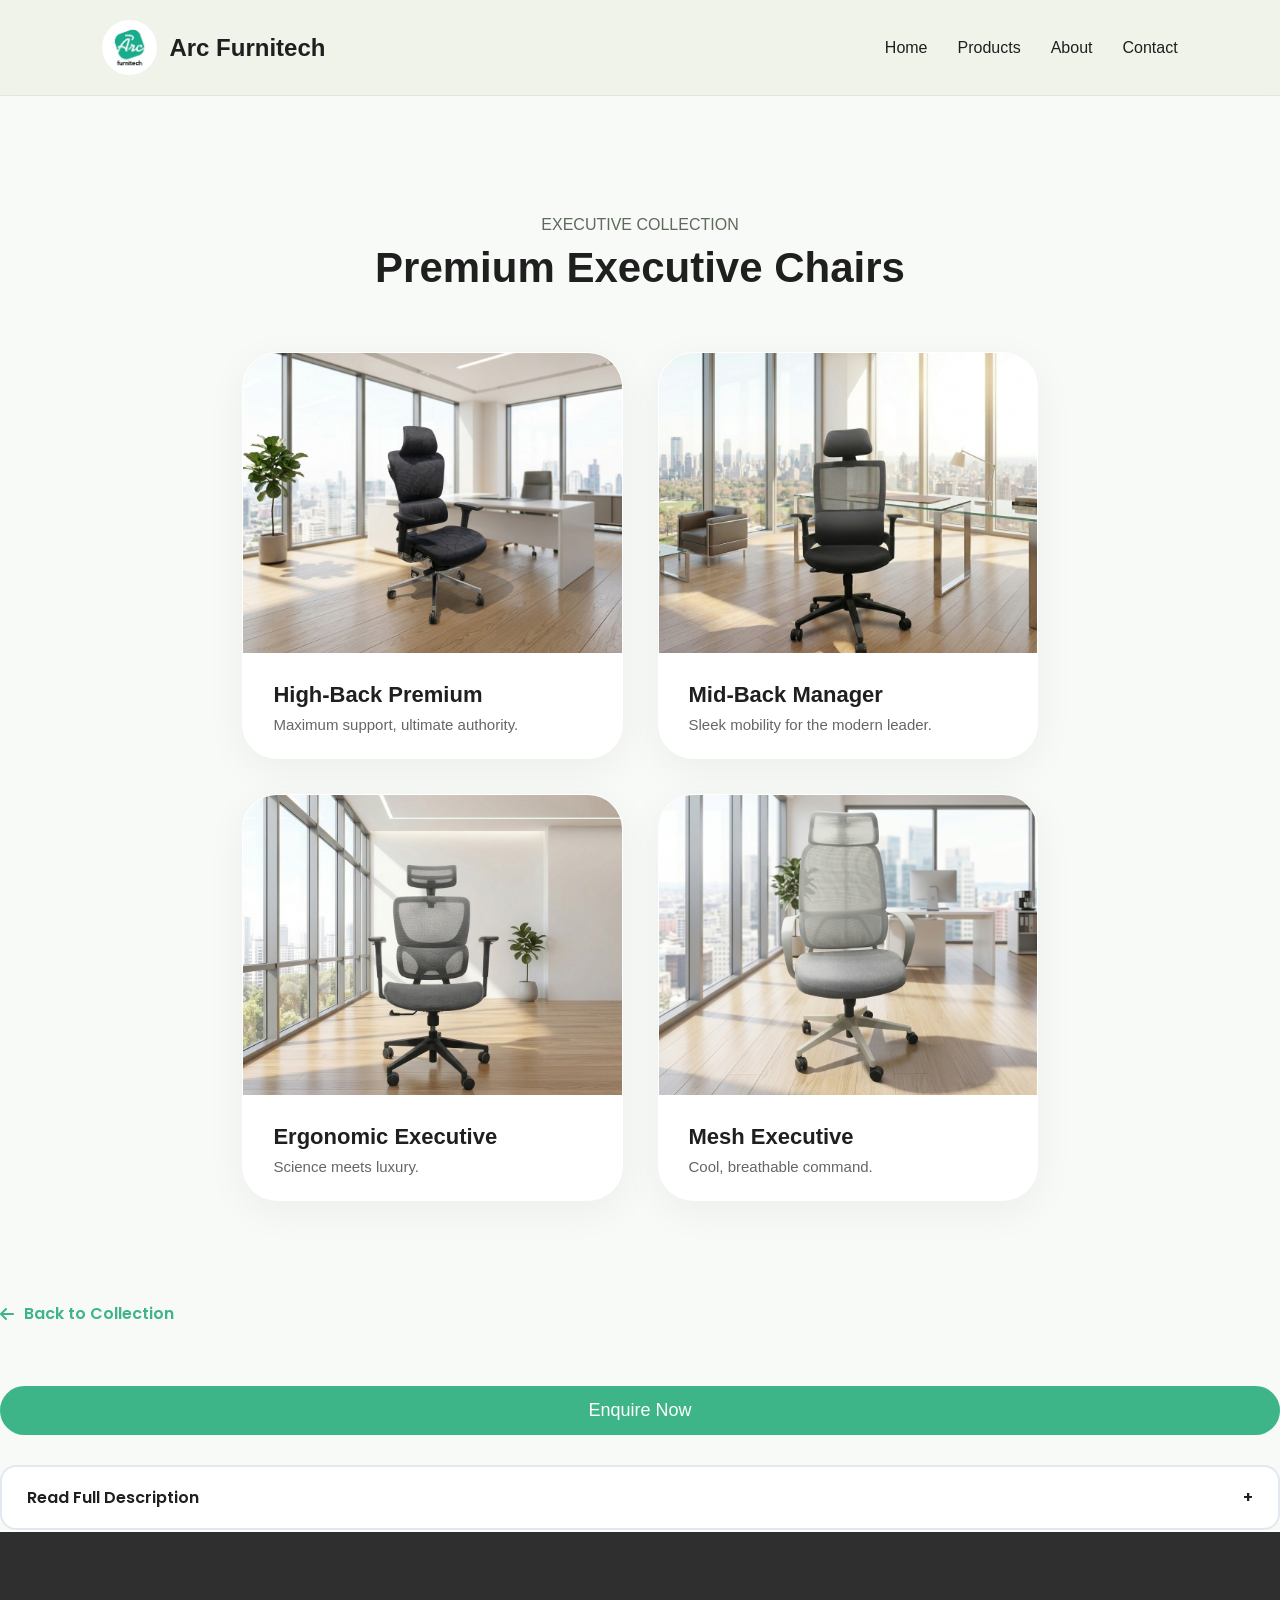
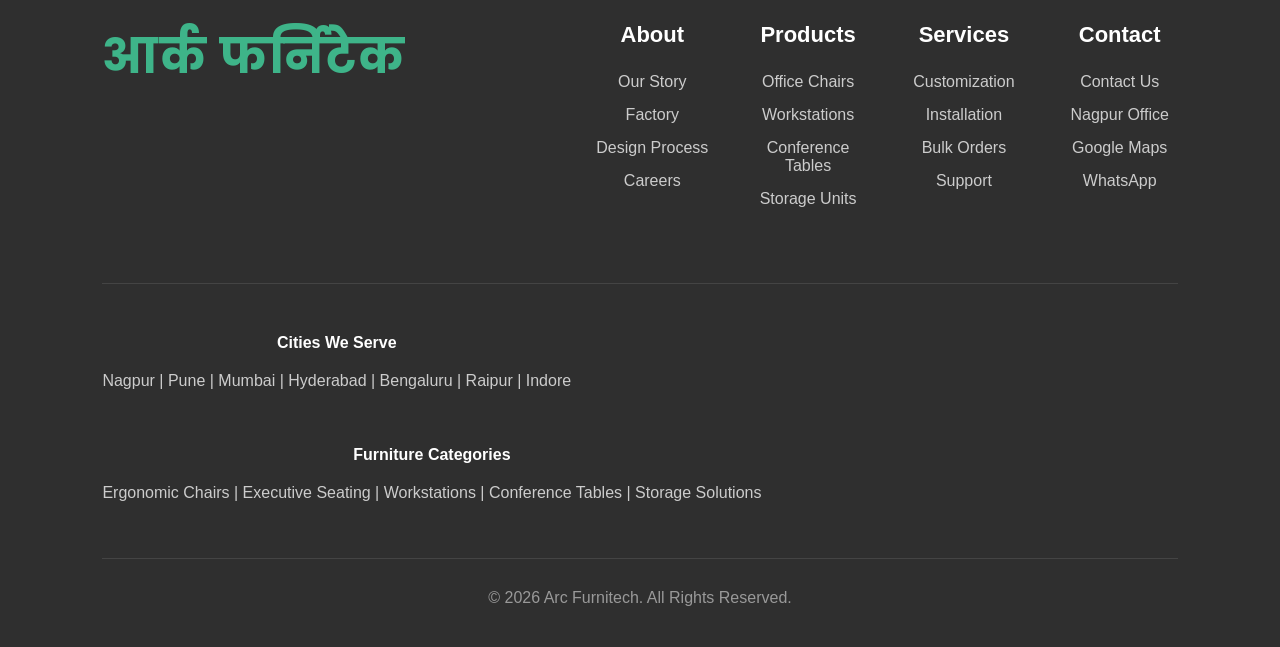
==== ExecutiveChair.html @ 64f6b0cf "Initial commit" ====
<!DOCTYPE html>
<html lang="en">
<head>
    <meta charset="UTF-8">
    <meta name="viewport" content="width=device-width, initial-scale=1.0">
    <title>Executive Chairs | Arc Furnitech</title>
    <link rel="stylesheet" href="css/style.css">
    <link href="https://fonts.googleapis.com/css2?family=Poppins:wght@300;400;500;600;700&display=swap" rel="stylesheet">
    <link rel="stylesheet" href="https://cdnjs.cloudflare.com/ajax/libs/font-awesome/6.5.1/css/all.min.css">
</head>
<body>

    <!-- NAVBAR -->
    <nav class="navbar">
        <div class="logo">
            <img src="images/arclogo.webp" alt="Logo">
            <h2>Arc Furnitech</h2>
        </div>
        <ul class="nav-links">
            <li><a href="index.html">Home</a></li>
            <li><a href="product.html">Products</a></li>
            <li><a href="about.html">About</a></li>
            <li><a href="contact.html">Contact</a></li>
        </ul>
    </nav>

    <!-- EXECUTIVE CHAIR DYNAMIC CONTENT -->
    <section class="executive-page-wrapper">
        
        <!-- VIEW 1: CATEGORIES GRID (Visible First) -->
        <div id="executive-grid-view" class="exec-view" style="display: block;">
            <div class="section-title" style="padding-top: 120px;">
                <p>EXECUTIVE COLLECTION</p>
                <h2>Premium Executive Chairs</h2>
            </div>
            <div class="exec-grid" id="chair-grid">
                <!-- Populated by JavaScript -->
            </div>
        </div>

                <!-- VIEW 2: DETAIL PAGE (Hidden Initially) -->
        <div id="executive-detail-view" class="exec-view" style="display: none;">
            <div class="exec-detail-container">
                
                <!-- UPDATED IMAGE GALLERY AREA -->
                <div class="exec-detail-image">
                    <div class="exec-main-media" id="detail-main-media">
                        <!-- Main Image or Video will be injected here by JavaScript -->
                    </div>
                    <div class="exec-thumbnails-row" id="detail-thumbnails">
                        <!-- Thumbnails will be injected here by JavaScript -->
                    </div>
                </div>

                <div class="exec-detail-info">
                    <!-- Back Button -->
                    <button class="btn-back" onclick="showExecView('grid')">
                        <i class="fas fa-arrow-left"></i> Back to Collection
                    </button>

                    <h1 id="detail-name" class="exec-detail-name"></h1>
                    <p id="detail-price" class="exec-detail-price"></p>
                    
                    <a href="contact.html" class="enquire-btn" style="display: block; text-align: center; margin-bottom: 30px;">Enquire Now</a>
                    
                    <!-- Interactive Description Button -->
                    <button class="btn-description" onclick="toggleDescription()">
                        <span>Read Full Description</span>
                        <span id="desc-icon">+</span>
                    </button>
                    <div id="detail-description" class="description-content"></div>
                </div>
            </div>
        </div>
                <div class="exec-detail-info">
                    <!-- Back Button -->
                    <button class="btn-back" onclick="showExecView('grid')">
                        <i class="fas fa-arrow-left"></i> Back to Collection
                    </button>

                    <h1 id="detail-name" class="exec-detail-name"></h1>
                    <p id="detail-price" class="exec-detail-price"></p>
                    
                    <a href="contact.html" class="enquire-btn" style="display: block; text-align: center; margin-bottom: 30px;">Enquire Now</a>
                    
                    <!-- Interactive Description Button -->
                    <button class="btn-description" onclick="toggleDescription()">
                        <span>Read Full Description</span>
                        <span id="desc-icon">+</span>
                    </button>
                    <div id="detail-description" class="description-content"></div>
                </div>
            </div>
        </div>

    </section>

    <!-- PREMIUM FOOTER -->
    <footer class="premium-footer">
        <div class="footer-top">
            <div class="footer-brand">
                <div class="brand-slider">
                    <div class="brand-track" id="brandTrack">
                        <span>Arc Furnitech</span>
                        <span>आर्क फर्निटेक</span>
                        <span>ஆர்க் ஃபர்னிடெக்</span>
                        <span>ఆర్క్ ఫర్నిటెక్</span>
                        <span>આર્ક ફર્નિટેક</span>
                    </div>
                </div>
                <p class="footer-brand-text">Premium office furniture crafted for modern workspaces and productivity.</p>
                <div class="footer-socials">
                    <a href="#"><i class="fab fa-instagram"></i></a>
                    <a href="#"><i class="fab fa-facebook-f"></i></a>
                    <a href="#"><i class="fab fa-linkedin-in"></i></a>
                    <a href="#"><i class="fab fa-youtube"></i></a>
                </div>
            </div>
            <div class="footer-links">
                <div class="footer-column"><h3>About</h3><a href="about.html">Our Story</a><a href="#">Factory</a><a href="#">Design Process</a><a href="#">Careers</a></div>
                <div class="footer-column"><h3>Products</h3><a href="product.html">Office Chairs</a><a href="#">Workstations</a><a href="#">Conference Tables</a><a href="#">Storage Units</a></div>
                <div class="footer-column"><h3>Services</h3><a href="#">Customization</a><a href="#">Installation</a><a href="#">Bulk Orders</a><a href="#">Support</a></div>
                <div class="footer-column"><h3>Contact</h3><a href="contact.html">Contact Us</a><a href="#">Nagpur Office</a><a href="#">Google Maps</a><a href="#">WhatsApp</a></div>
            </div>
        </div>
        <div class="footer-bottom">
            <div class="footer-cities"><h4>Cities We Serve</h4><p>Nagpur | Pune | Mumbai | Hyderabad | Bengaluru | Raipur | Indore</p></div>
            <div class="footer-categories"><h4>Furniture Categories</h4><p>Ergonomic Chairs | Executive Seating | Workstations | Conference Tables | Storage Solutions</p></div>
        </div>
        <div class="footer-copy"><p>© 2026 Arc Furnitech. All Rights Reserved.</p></div>
    </footer>

    <script src="js/script.js"></script>
</body>
</html>
---- css/style.css ----
* {
    margin: 0;
    padding: 0;
    box-sizing: border-box;
}
/* Main Theme Color */
:root {

    --primary: #3EB489;

    --dark: #1f1f1f;

    --light: #f4fbf7;

}

body {
    font-family: 'Poppins', sans-serif;
    background: #f4fbf7;
    color: #1f1f1f;
}

/* NAVBAR */

.navbar {
    width: 100%;
    padding: 20px 8%;
    display: flex;
    justify-content: space-between;
    align-items: center;
}

.logo {
    display: flex;
    align-items: center;
    gap: 12px;
}

.logo img {
    width: 55px;
    height: 55px;
    border-radius: 50%;
}

.logo h2 {
    font-size: 24px;
}

.nav-links {
    display: flex;
    list-style: none;
    gap: 30px;
}

.nav-links a {
    text-decoration: none;
    color: #1f1f1f;
    font-weight: 500;
}

/* HERO */

.hero {
    min-height: 90vh;
    display: flex;
    align-items: center;
    justify-content: space-between;
    padding: 40px 8%;
}

.hero-left {
    width: 50%;
}

.small-text {
    color: #5e6a5c;
    font-weight: 500;
    margin-bottom: 15px;
}

.hero-left h1 {
    font-size: 65px;
    line-height: 1.1;
    margin-bottom: 20px;
}

.hero-description {
    color: #555;
    line-height: 1.8;
    margin-bottom: 30px;
    max-width: 500px;
}

.hero-buttons {
    display: flex;
    gap: 15px;
}

.btn-dark {
    background: #1f1f1f;
    color: white;
    padding: 14px 28px;
    border-radius: 40px;
    text-decoration: none;
    transition: 0.3s;
}

.btn-dark:hover {
    background: #333;
}

.btn-light {
    border: 1px solid #1f1f1f;
    color: #1f1f1f;
    padding: 14px 28px;
    border-radius: 40px;
    text-decoration: none;
}

/* PRODUCTS */



.section-title {
    text-align: center;
    margin-bottom: 60px;
}

.section-title p {
    color: #5e6a5c;
    margin-bottom: 10px;
}

.section-title h2 {
    font-size: 42px;
}

.product-grid {
    display: grid;
    grid-template-columns: repeat(3, 1fr);
    gap: 40px;
    max-width: 1400px;
    margin: 0 auto;
    padding: 50px 20px;
}


/*
.product-card:hover {
    transform: translateY(-10px);
}*/

.product-card img {
   width: 100%;
    height: 280px;
    object-fit: cover;
    border-radius: 15px;
}

.product-card h3 {
    margin-top: 20px;
    margin-bottom: 10px;
}

.product-card p {
    color: #666;
}

/* ABOUT */

.about {
    padding: 100px 8%;
}

.about-box {
    background: white;
    padding: 70px;
    border-radius: 30px;
    text-align: center;
}

.about-box h2 {
    font-size: 42px;
    margin-bottom: 20px;
}

.about-box p {
    max-width: 700px;
    margin: auto;
    color: #666;
    line-height: 1.8;
}

/* ====================================
   PREMIUM CONTACT SECTION
==================================== */

.contact {
    padding: 120px 8%;
}

.contact-box {
    background:
        linear-gradient(
            135deg,
            #1f1f1f,
            #2a2a2a
        );

    color: white;

    padding: 90px 60px;

    border-radius: 40px;

    text-align: center;

    position: relative;

    overflow: hidden;
}

/* SMALL TEXT */

.contact-small {
    color: #bfc7ae;
    letter-spacing: 2px;
    margin-bottom: 15px;
}

/* TITLE */

.contact-box h2 {
    font-size: 52px;
    margin-bottom: 20px;
}

/* DESCRIPTION */

.contact-text {
    max-width: 700px;
    margin: auto;
    line-height: 1.8;
    color: #d5d5d5;
    margin-bottom: 50px;
}

/* BUTTON AREA */

.contact-buttons {
    display: flex;
    flex-wrap: wrap;
    justify-content: center;
    gap: 20px;
}

/* BUTTON */

.contact-btn {
    padding: 16px 28px;
    border-radius: 50px;

    text-decoration: none;

    color: white;

    font-weight: 500;

    display: flex;
    align-items: center;
    gap: 12px;

    transition: 0.35s ease;

    backdrop-filter: blur(10px);

    border: 1px solid rgba(255,255,255,0.08);
}

/* ICON */

.contact-btn i {
    font-size: 18px;
}

/* COLORS */

.whatsapp {
    background: #25D366;
}

.call {
    background: #3b82f6;
}

.instagram {
    background: #E1306C;
}

.facebook {
    background: #1877f2;
}

.map {
    background: #5e6a5c;
}

/* HOVER */

.contact-btn:hover {
    transform: translateY(-6px) scale(1.03);

    box-shadow:
        0 15px 35px rgba(0,0,0,0.25);
}

/* MOBILE */

@media(max-width: 768px) {

    .contact-box {
        padding: 70px 30px;
    }

    .contact-box h2 {
        font-size: 38px;
    }

    .contact-buttons {
        flex-direction: column;
    }

    .contact-btn {
        justify-content: center;
    }

} 

.enquiry-section{
    padding: 120px 8%;
}

.enquiry-box{
    max-width: 700px;
    margin: auto;
}

.enquiry-box h2{
    font-size: 42px;
    margin-bottom: 30px;
}

.enquiry-box form{
    display: flex;
    flex-direction: column;
    gap: 20px;
}

.enquiry-box input,
.enquiry-box textarea{
    padding: 18px;
    border: 1px solid #ddd;
    border-radius: 14px;
    font-family: inherit;
    font-size: 16px;
}

.enquiry-box textarea{
    height: 150px;
    resize: none;
}

.enquiry-box button{
    background: #3EB489;
    color: white;
    border: none;
    padding: 18px;
    border-radius: 50px;
    font-size: 18px;
    cursor: pointer;
}

/* FOOTER */

footer {
    padding: 30px;
    text-align: center;
    color: #666;
}

/* MOBILE */

@media(max-width: 992px) {

    .hero {
        flex-direction: column;
        text-align: center;
        gap: 50px;
    }

    .hero-left,
    .hero-right {
        width: 100%;
    }

    .hero-buttons {
        justify-content: center;
    }

    .hero-left h1 {
        font-size: 48px;
    }

    .product-grid {
        grid-template-columns: 1fr;
    }

    .nav-links {
        display: none;
    }

    .chair-bg {
        width: 300px;
        height: 300px;
    }
}


/* SMOOTH SCROLL */



/* HERO TEXT ANIMATION */

.hero-left {
    animation: fadeLeft 1.2s ease;
}




/* PRODUCT CARD ANIMATION */

.product-card {
    transition: all 0.4s ease;
}

.product-card:hover {
    transform: translateY(-12px) scale(1.02);
    box-shadow: 0px 20px 40px rgba(0, 0, 0, 0.08);
}

/* BUTTON HOVER */

.btn-dark{
    background: var(--primary);
    color: white; 
    box-shadow: 0px 10px 25px rgba(62, 180, 137, 0.3);
}
.btn-light {
    transition: all 0.3s ease;
}

.btn-dark:hover,
.btn-light:hover {
    transform: translateY(-3px);
}

/* ABOUT SECTION */

.about-box {
    transition: 0.4s ease;
}

.about-box:hover {
    transform: translateY(-8px);
    box-shadow: 0px 20px 40px rgba(0, 0, 0, 0.08);
}

/* CONTACT SECTION */

.contact-box {
    transition: 0.4s ease;
}

.contact-box:hover {
    transform: translateY(-8px);
}

/* NAVBAR LINK EFFECT */

.nav-links a {
    position: relative;
    transition: 0.3s;
}

.nav-links a::after {
    content: "";
    width: 0%;
    height: 2px;
    background: #1f1f1f;
    position: absolute;
    left: 0;
    bottom: -5px;
    transition: 0.3s;
}

.nav-links a:hover::after {
    width: 100%;
}

/* KEYFRAMES */

@keyframes fadeLeft {

    from {
        opacity: 0;
        transform: translateX(-50px);
    }

    to {
        opacity: 1;
        transform: translateX(0);
    }
}

@keyframes fadeRight {

    from {
        opacity: 0;
        transform: translateX(50px);
    }

    to {
        opacity: 1;
        transform: translateX(0);
    }
}

/* =========================
   360 CHAIR VIEWER
========================= */

.hero{
    padding-top: 140px;
}

.hero-right{
    display: flex;
    justify-content: center;
    align-items: center;
}

.viewer-container{
    width: 620px;
    height: 620px;

    display: flex;
    justify-content: center;
    align-items: center;

    position: relative;

    overflow: hidden;
}



/* MOBILE */

@media(max-width: 992px){

    .viewer-container{
        width: 100%;
        height: 400px;
    }

    #viewer{
        width: 75%;
    }

}

/* PREMIUM NAVBAR */

.navbar {
    position: sticky;
    top: 0;
    z-index: 1000;
    backdrop-filter: blur(12px);
    background: rgba(237, 240, 228, 0.7);
    border-bottom: 1px solid rgba(0, 0, 0, 0.05);
}

.nav-btn {
    background: #1f1f1f;
    color: white;
    padding: 12px 24px;
    border-radius: 30px;
    text-decoration: none;
    transition: 0.3s;
}

.nav-btn:hover {
    transform: translateY(-3px);
    background: #333;
}


/* ====================================
   PREMIUM HERO IMAGE
==================================== */

.hero {

    min-height: 100vh;

    display: flex;

    align-items: center;

    justify-content: space-between;

    padding:
        120px 8% 60px;

    overflow: hidden;
}

/* RIGHT SIDE */

.hero-right {

    width: 45%;

    display: flex;

    justify-content: center;

    align-items: center;

    position: relative;
}

/* CONTAINER */

.viewer-container {

    width: 100%;

    max-width: 520px;

    height: 620px;

    display: flex;

    justify-content: center;

    align-items: center;

    position: relative;

    cursor: grab;
}

/* BACKGROUND GLOW */

.viewer-container::before {

    content: "";

    position: absolute;

    width: 420px;

    height: 420px;

    background:
        radial-gradient(circle,
        rgba(207,214,189,0.9) 0%,
        rgba(237,240,228,0) 70%);

    border-radius: 50%;

    z-index: 1;
}



/* SLIGHT HOVER EFFECT */

.viewer-container:hover #viewer {

    transform: scale(1.02);
}

/* MOBILE */

@media(max-width: 992px) {

    .hero {

        flex-direction: column;

        text-align: center;

        padding-top: 120px;
    }

    .hero-left,
    .hero-right {

        width: 100%;
    }

    .viewer-container {

        height: 420px;

        margin-top: 30px;
    }

    #viewer {

        width: 75%;
    }
}

/* MOBILE */

@media(max-width: 768px) {

    .viewer-container {

        width: 320px;
        height: 320px;
    }
}

/* BACKGROUND */

.chair-bg {

    position: absolute;

    width: 420px;

    height: 420px;

    background:
        radial-gradient(circle,
        #dfe4d2 0%,
        #cfd6bd 100%);

    border-radius: 50%;

    z-index: 1;

    transition: 0.2s ease;
}

/* CHAIR IMAGE */

.hero-chair {

    width: 90%;

    position: relative;

    z-index: 5;

    transform-style: preserve-3d;

    transition:
        transform 0.15s ease-out;

    filter:
        drop-shadow(0px 40px 40px rgba(0,0,0,0.18));
}

/* FLOATING EFFECT */

.hero-chair {

    animation:
        floatingChair 4s ease-in-out infinite;
}

/* FLOAT ANIMATION */

@keyframes floatingChair {

    0% {
        transform:
            translateY(0px);
    }

    50% {
        transform:
            translateY(-18px);
    }

    100% {
        transform:
            translateY(0px);
    }
}

/* MOBILE */

@media(max-width: 992px) {

    .hero-right {

        width: 100%;
    }

    .chair-container {

        width: 320px;
        height: 320px;
    }

    .chair-bg {

        width: 280px;
        height: 280px;
    }
}


/* PREMIUM SHADOW */

.hero-chair {
    filter: drop-shadow(0px 30px 40px rgba(0, 0, 0, 0.15));
}

/* NAV MOBILE */

@media(max-width: 992px) {

    .nav-btn {
        display: none;
    }
}

 /* ====================================
   PREMIUM PRODUCT SLIDER
==================================== */

.slider-section {
    padding: 120px 0;
    overflow: hidden;
}

.slider-wrapper {
    width: 100%;
    overflow: hidden;
    margin-top: 60px;
    position: relative;
}

/* SLIDER TRACK */

.slider-track {
    display: flex;
    align-items: center;
    gap: 35px;

    width: max-content;

    animation: premiumSlider 28s linear infinite;
}

/* CARD */

.slider-card {
    width: 320px;
    min-width: 320px;

    background: rgba(255,255,255,0.85);

    backdrop-filter: blur(12px);

    border-radius: 35px;

    padding: 35px;

    text-align: center;

    transition: 0.4s ease;

    border: 1px solid rgba(255,255,255,0.3);

    box-shadow:
        0 20px 40px rgba(0,0,0,0.05);
}

/* IMAGE */

.slider-card img {
    width: 100%;
    height: 260px;

    object-fit: contain;

    transition: 0.5s ease;
}

/* TITLE */

.slider-card h3 {
    font-size: 28px;
    margin-top: 25px;
    margin-bottom: 10px;
}

/* DESCRIPTION */

.slider-card p {
    color: #666;
    font-size: 15px;
    line-height: 1.7;
}

/* HOVER EFFECT */

.slider-card:hover {
    transform:
        translateY(-10px)
        scale(1.02);

    box-shadow:
        0 25px 45px rgba(0,0,0,0.08);
}

.slider-card:hover img {
    transform: scale(1.08);
}

/* AUTO MOVING SLIDER */

@keyframes premiumSlider {

    0% {
        transform: translateX(0);
    }

    100% {
        transform: translateX(-50%);
    }
}

/* MOBILE RESPONSIVE */

@media(max-width: 768px) {

    .slider-card {
        width: 260px;
        min-width: 260px;
        padding: 25px;
    }

    .slider-card img {
        height: 200px;
    }

    .slider-card h3 {
        font-size: 22px;
    }

}

/* ====================================
   PRODUCT CATEGORIES FLIP CARDS
==================================== */

.categories-section {
    padding: 120px 8%;
}

.categories-grid {
    display: grid;
    grid-template-columns: repeat(2, 1fr);
    gap: 40px;
    margin-top: 70px;
}

/* CARD */

.flip-card {
    width: 100%;
    height: 420px;
    perspective: 1500px;
}

/* INNER */

.flip-card-inner {
    width: 100%;
    height: 100%;
    position: relative;
    transition: transform 0.9s;
    transform-style: preserve-3d;
}

/* FLIP EFFECT */

.flip-card:hover .flip-card-inner {
    transform: rotateY(180deg);
}

/* FRONT + BACK */

.flip-card-front,
.flip-card-back {
    position: absolute;
    width: 100%;
    height: 100%;
    border-radius: 35px;
    overflow: hidden;
    backface-visibility: hidden;
}

/* FRONT */

.flip-card-front {
    background: rgba(255,255,255,0.85);
    backdrop-filter: blur(15px);

    padding: 45px;

    display: flex;
    flex-direction: column;
    justify-content: center;

    box-shadow:
        0 20px 50px rgba(0,0,0,0.06);

    border: 1px solid rgba(255,255,255,0.3);
}

/* DARK CARD */

.dark-card {
    background: #1f1f1f;
    color: white;
}

.dark-card p {
    color: #d7d7d7;
}

/* NUMBER */

.category-number {
    position: absolute;
    top: 20px;
    right: 30px;

    font-size: 80px;
    font-weight: 700;

    opacity: 0.06;
}

/* TITLE */

.flip-card-front h3 {
    font-size: 30px;
    margin-bottom: 20px;
    line-height: 1.2;
}

/* DESCRIPTION */

.flip-card-front p {
    font-size: 16px;
    line-height: 1.8;
    color: #666;
    margin-bottom: 25px;
}

/* LIST */

.flip-card-front ul {
    list-style: none;
}

.flip-card-front ul li {
    margin-bottom: 12px;
    padding-left: 22px;
    position: relative;
}

.flip-card-front ul li::before {
    content: "•";
    position: absolute;
    left: 0;
    color: #5e6a5c;
    font-size: 20px;
}

.dark-card ul li::before {
    color: #d8ddc9;
}

/* BACK */

.flip-card-back {
    background:
        linear-gradient(
            135deg,
            #dce3d0,
            #cfd8bf
        );

    transform: rotateY(180deg);

    display: flex;
    align-items: center;
    justify-content: center;

    box-shadow:
        0 20px 50px rgba(0,0,0,0.08);
}

/* IMAGE */

.flip-card-back img {
    width: 78%;
    height: 78%;
    object-fit: contain;

    transition: 0.5s ease;
}


/* IMAGE HOVER */

.flip-card:hover .flip-card-back img {
    transform: scale(1.08);
}

/* CARD LIFT */

.flip-card:hover {
    transform: translateY(-5px);
}

/* ====================================
   MOBILE RESPONSIVE
==================================== */

@media(max-width: 992px) {

    .categories-grid {
        grid-template-columns: 1fr;
    }

    .flip-card {
        height: 350px;
    }

    .flip-card-front {
        padding: 35px;
    }

    .flip-card-front h3 {
        font-size: 26px;
    }

}

/* PAGE HERO */

.page-hero {

    padding: 180px 8% 80px;

    text-align: center;
}

.page-hero h1 {

    font-size: 60px;

    margin-bottom: 20px;
}

.page-hero p {

    color: #666;

    max-width: 700px;

    margin: auto;

    line-height: 1.8;
}


/* MODERN PRODUCTS PAGE */

.modern-products {

    padding: 60px 8%;

    display: grid;

    grid-template-columns: repeat(2, 1fr);

    gap: 35px;
}

.modern-card {

    background: white;

    border-radius: 35px;

    overflow: hidden;

    transition: 0.5s ease;

    box-shadow: 0px 10px 40px rgba(0,0,0,0.05);
}

.modern-card:hover {

    transform: translateY(-12px);

    box-shadow: 0px 20px 50px rgba(62,180,137,0.15);
}

.modern-card img {

    width: 100%;

    height: 350px;

    object-fit: contain;

    background: #eef8f3;

    padding: 30px;
}

.modern-content {

    padding: 30px;
}

.modern-content h3 {

    font-size: 28px;

    margin-bottom: 15px;
}

.modern-content p {

    color: #666;

    line-height: 1.8;
}

/* PAGE HERO */

.page-hero {

    padding: 180px 8% 80px;

    text-align: center;
}

.page-hero p {

    color: var(--primary);

    margin-bottom: 15px;

    font-weight: 500;
}

.page-hero h1 {

    font-size: 65px;

    margin-bottom: 20px;
}

/* MOBILE */

@media(max-width: 992px){

.modern-products {

    grid-template-columns: 1fr;
}

.page-hero h1 {

    font-size: 42px;
}

}    

/* FILTER BAR */

.filter-bar {

    display: flex;

    justify-content: center;

    gap: 20px;

    flex-wrap: wrap;

    padding: 20px 8% 60px;
}

.filter-btn {

    border: none;

    background: white;

    padding: 14px 28px;

    border-radius: 40px;

    font-size: 15px;

    cursor: pointer;

    transition: 0.3s ease;

    font-family: 'Poppins', sans-serif;

    box-shadow: 0px 5px 20px rgba(0,0,0,0.05);
}

.filter-btn:hover {

    background: #3EB489;

    color: white;

    transform: translateY(-3px);
}

.filter-btn.active {

    background: #3EB489;

    color: white;
}

/* PREMIUM PRODUCTS */

.premium-products {

    padding: 20px 8% 100px;

    display: grid;

    grid-template-columns: repeat(3, 1fr);

    gap: 35px;
}

/* CARD */

.premium-card {

    background: white;

    border-radius: 35px;

    overflow: hidden;

    transition: 0.5s ease;

    position: relative;

    box-shadow: 0px 10px 40px rgba(0,0,0,0.05);
}

.premium-card:hover {

    transform: translateY(-12px);

    box-shadow: 0px 20px 50px rgba(62,180,137,0.15);
}

/* IMAGE */

.premium-image {

    height: 320px;

    background: #eef8f3;

    overflow: hidden;

    display: flex;

    justify-content: center;

    align-items: center;
}

.premium-image img {

    width: 85%;

    height: 85%;

    object-fit: contain;

    transition: 0.5s ease;
}

/* HOVER IMAGE EFFECT */

.premium-card:hover .premium-image img {

    transform: scale(1.08) rotate(-2deg);
}

/* CONTENT */

.premium-content {

    padding: 30px;
}

.premium-content span {

    color: #3EB489;

    font-size: 14px;

    font-weight: 600;

    letter-spacing: 1px;
}

.premium-content h3 {

    font-size: 28px;

    margin: 15px 0;
}

.premium-content p {

    color: #666;

    line-height: 1.8;
}

/* CUSTOM BANNER */

.custom-banner {

   background:#f7f7f5;
    padding:70px 50px;
    border-radius:30px;
    text-align:center;
    margin:80px auto;
    max-width:1200px;
}

.custom-overlay {

    background: linear-gradient(
        135deg,
        #3EB489,
        #2f8f6d
    );

    padding: 90px;

    border-radius: 40px;

    text-align: center;

    color: white;

    position: relative;

    overflow: hidden;
}

.custom-overlay p {

    letter-spacing: 2px;

    margin-bottom: 20px;

    opacity: 0.9;
}

.custom-overlay h2 {

    font-size: 52px;

    margin-bottom: 20px;
}

.custom-overlay h3 {

    font-weight: 400;

    line-height: 1.8;

    max-width: 800px;

    margin: auto auto 40px;
}

/* BUTTON */

.custom-btn {

    background: white;

    color: #3EB489;

    text-decoration: none;

    padding: 18px 40px;

    border-radius: 50px;

    display: inline-block;

    font-weight: 600;

    transition: 0.4s ease;
}

.custom-btn:hover {

    transform: translateY(-5px);

    background: #f5f5f5;
}

/* MOBILE */

@media(max-width: 992px){

.premium-products {

    grid-template-columns: 1fr;
}

.custom-overlay {

    padding: 50px 30px;
}

.custom-overlay h2 {

    font-size: 38px;
}

}

/* PAGE BANNER */

.page-banner {
    padding: 120px 8% 80px;
    text-align: center;
}

.page-banner h1 {
    font-size: 60px;
    margin-bottom: 15px;
    color: #3EB489;
}

.page-banner p {
    color: #666;
}

/* FILTER */

.filter-section {
    padding: 20px 8%;
}

.filter-links {
    display: flex;
    justify-content: center;
    gap: 25px;
    flex-wrap: wrap;
}

.filter-links a {
    text-decoration: none;
    color: #1f1f1f;
    background: white;
    padding: 12px 22px;
    border-radius: 30px;
    transition: 0.3s;
}

.filter-links a:hover {
    background: #3EB489;
    color: white;
}

/* CUSTOM BANNER */

.custom-banner {
    margin: 80px 8%;
    padding: 70px;
    border-radius: 30px;
    background: linear-gradient(135deg, #3EB489, #68d6a8);
    color: white;
    text-align: center;
}

.custom-banner h2 {
    color:#1a1a1a;
    font-size:48px;
    font-weight:700;
    margin-bottom:20px
}

.custom-banner p {
    color:#666;
    font-size:18px;
    line-height:1.8;
    max-width:700px;
    margin:0 auto 35px;
}

/* =========================
   PREMIUM ABOUT PAGE
========================= */

body{
    background: #f8faf7;
    overflow-x: hidden;
    font-family: 'Inter', sans-serif;
}

/* BACKGROUND SHAPES */

.bg-shape{
    position: fixed;
    border-radius: 50%;
    filter: blur(120px);
    z-index: -1;
    opacity: 0.35;
}

.shape-1{
    width: 500px;
    height: 500px;
    background: rgba(62,180,137,0.18);
    top: -100px;
    left: -100px;
    animation: floatShape1 26s linear infinite;
}

.shape-2{
    width: 450px;
    height: 450px;
    background: rgba(180,190,185,0.22);
    bottom: -100px;
    right: -100px;
    animation: floatShape2 30s linear infinite;
}

@keyframes floatShape1{

    0%{
        transform: translate(0,0) rotate(0deg);
    }

    50%{
        transform: translate(120px,80px) rotate(180deg);
    }

    100%{
        transform: translate(0,0) rotate(360deg);
    }

}

@keyframes floatShape2{

    0%{
        transform: translate(0,0) rotate(0deg);
    }

    50%{
        transform: translate(-100px,-60px) rotate(180deg);
    }

    100%{
        transform: translate(0,0) rotate(360deg);
    }

}

/* HERO */

.about-hero{
    padding: 180px 8% 120px;
}

.hero-mini-title{
    letter-spacing: 8px;
    color: #3EB489;
    font-size: 13px;
    margin-bottom: 35px;
    font-weight: 600;
}

.about-hero h1{
    font-size: 100px;
    line-height: 1.05;
    letter-spacing: -4px;
    font-weight: 600;
    max-width: 1200px;
    color: #111;
}

/* STORY SECTION */

.about-story{
    padding: 40px 8% 140px;
    display: flex;
    justify-content: space-between;
    align-items: center;
    gap: 100px;
}

.story-image{
    width: 48%;
}

.story-image img{
    width: 100%;
    border-radius: 32px;
    object-fit: cover;
}

.story-content{
    width: 52%;
}

.story-small{
    letter-spacing: 6px;
    color: #3EB489;
    font-size: 13px;
    margin-bottom: 25px;
    font-weight: 600;
}

.story-content h2{
    font-size: 52px;
    line-height: 1.15;
    margin-bottom: 35px;
    color: #111;
}

.story-content p{
    font-size: 17px;
    line-height: 2;
    color: #555;
    margin-bottom: 25px;
}

/* STATS */

.stats-section{
    padding: 0 8% 140px;
    display: grid;
    grid-template-columns: repeat(3,1fr);
    gap: 40px;
}

.stat-box{
    text-align: left;
}

.stat-box h2{
    font-size: 85px;
    color: #111;
    margin-bottom: 15px;
    font-weight: 600;
}

.stat-box p{
    color: #666;
    font-size: 18px;
    letter-spacing: 1px;
}

/* SCROLL ANIMATION */

.fade-up{
    opacity: 1;
    transform: translateY(0px);
    transition: all 0.8s ease;
}

.fade-up.appear{
    opacity: 1;
    transform: translateY(0);
}

/* MOBILE */

@media(max-width: 992px){

    .about-hero{
        padding-top: 140px;
    }

    .about-hero h1{
        font-size: 52px;
    }

    .about-story{
        flex-direction: column;
        gap: 60px;
    }

    .story-image,
    .story-content{
        width: 100%;
    }

    .story-content h2{
        font-size: 38px;
    }

    .stats-section{
        grid-template-columns: 1fr;
    }

    .stat-box h2{
        font-size: 60px;
    }

}

/* CONTACT PAGE */

.contact-page {
    padding: 120px 8%;
    text-align: center;
}

.contact-page h1 {
    font-size: 55px;
    margin-bottom: 50px;
    color: #3EB489;
}

.contact-buttons {
    display: flex;
    justify-content: center;
    flex-wrap: wrap;
    gap: 20px;
}

.contact-btn {
    background: white;
    padding: 18px 30px;
    border-radius: 50px;
    text-decoration: none;
    color: #3EB489;
    font-weight: 600;
    transition: 0.3s;
}

.contact-btn:hover {
    background: #3EB489;
    color: white;
    transform: translateY(-5px);
}

/* =========================
   DARK MODE
========================= */

body{
    transition: background 0.4s ease,
                color 0.4s ease;
}

/* NAV ACTIONS */

.nav-actions{
    display: flex;
    align-items: center;
    gap: 15px;
}

/* TEXT */

body.dark-mode h1,
body.dark-mode h2,
body.dark-mode h3,
body.dark-mode a{
    color: white;
}

body.dark-mode p{
    color: #cfcfcf;
}

/* CARDS */

body.dark-mode .product-card,
body.dark-mode .flip-card-front,
body.dark-mode .stat-box,
body.dark-mode .about-box,
body.dark-mode .contact-box{
    background: #1a1a1a;
    color: white;
}

/* BUTTON */

body.dark-mode .theme-btn{
    background: #222;
    color: white;
}

/* FOOTER */

body.dark-mode footer{
    color: #aaa;
}

/* =========================
   HERO VIDEO CLEAN FIX
========================= */

.viewer-container{
    position: relative;
    width: 100%;
    display: flex;
    justify-content: center;
    align-items: center;
}

/* HERO RIGHT SIDE */

.hero-right{
    width: 45%;
    display: flex;
    justify-content: center;
    align-items: center;
    position: relative;
}

/* VIDEO / IMAGE CONTAINER */

.viewer-container{
    width: 480px;
    height: 480px;

    display: flex;
    justify-content: center;
    align-items: center;

    position: relative;

    overflow: hidden;
}

/* REMOVE EXTRA BLUR BACKGROUND */

.viewer-container::before{
    display: none;
}

/* VIDEO STYLE */

.hero-video{
    width: 150%;
    height: 150%;
    object-fit: contain;

    position: relative;
    z-index: 2;

    opacity: 1 !important;

    filter: none !important;

    mix-blend-mode: normal;

    transform: scale(1);

    animation: none;

    background: transparent;
}

/* IF USING IMAGE INSTEAD OF VIDEO */

#viewer{
    width: 100%;
    height: 100%;
    object-fit: contain;

    filter: none !important;

    opacity: 1 !important;

    animation: none !important;
}

/* REMOVE FLOATING EFFECT */

.hero-right img{
    animation: none !important;
}

/* CLEAN HERO SECTION */

.hero{
    min-height: 100vh;
    padding: 20px 8% 0;
    display: flex;
    align-items: center;
    justify-content: space-between;
}

/* MOBILE */

@media(max-width:992px){

    .viewer-container{
        width: 320px;
        height: 320px;
    }

    .hero{
        flex-direction: column;
        gap: 50px;
    }

    .hero-right{
        width: 100%;
    }
}

/* SINGLE PRODUCT PAGE */

.single-product{
    padding: 120px 8%;
    display: grid;
    grid-template-columns: 1fr 1fr;
    gap: 80px;
    align-items: center;
    background: #f7f7f2;
}

/* LEFT */

.product-gallery{
    position: sticky;
    top: 120px;
}

.main-image-container{
    width: 100%;
    height: 600px;
    background: white;
    border-radius: 30px;

    overflow: hidden;

    display: flex;
    justify-content: center;
    align-items: center;

    cursor: zoom-in;
}

.main-image-container img{
    width: 85%;
    transition: transform 0.3s ease;
}

/* AMAZON ZOOM EFFECT */

.main-image-container:hover img{
    transform: scale(1.5);
}

/* THUMBNAILS */

.thumbnail-row{
    display: flex;
    gap: 15px;
    margin-top: 25px;
}

.thumb{
    width: 90px;
    height: 90px;

    object-fit: contain;

    background: white;

    border-radius: 15px;

    padding: 10px;

    cursor: pointer;

    border: 2px solid transparent;

    transition: 0.3s;
}

.active-thumb{
    border-color: #3EB489;
}

/* RIGHT */

.product-info h1{
    font-size: 52px;
    margin: 20px 0;
    line-height: 1.1;
}

.product-tag{
    color: #3EB489;
    font-weight: 600;
    letter-spacing: 2px;
}

.product-description{
    line-height: 1.9;
    color: #666;
    margin-bottom: 40px;
}

.feature-list{
    display: flex;
    flex-direction: column;
    gap: 18px;
    margin-bottom: 40px;
}

.feature-item{
    background: white;
    padding: 18px 22px;
    border-radius: 14px;
    font-weight: 500;
}

/* BUTTON */

.enquire-btn{
    display: inline-block;

    background: #3EB489;
    color: white;

    padding: 18px 42px;

    border-radius: 50px;

    text-decoration: none;

    font-size: 18px;

    transition: 0.3s;
}

.enquire-btn:hover{
    transform: translateY(-5px);
}

/* MOBILE */

@media(max-width:992px){

    .single-product{
        grid-template-columns: 1fr;
    }

    .product-info h1{
        font-size: 38px;
    }

    .main-image-container{
        height: 400px;
    }
}

/* WHY CHOOSE US */
/* =========================
   WHY CHOOSE US
========================= */

.why-section{
    padding: 120px 8%;
    background: #f7f7f2;
}

/* GRID */

.why-grid{
    display: grid;
    grid-template-columns: repeat(4,1fr);
    gap: 30px;
    margin-top: 70px;
}

/* CARD */

.why-card{

    background: rgba(255,255,255,0.65);

    backdrop-filter: blur(12px);

    border-radius: 30px;

    padding: 40px 30px;

    transition: 0.4s ease;

    overflow: hidden;

    border: 1px solid rgba(255,255,255,0.4);

}

/* HOVER */

.why-card:hover{

    transform: translateY(-12px);

    background: #3EB489;

    box-shadow:
    0px 15px 40px rgba(62,180,137,0.22),
    0px 0px 25px rgba(62,180,137,0.15);

}

/* ICON */

.why-icon{

    width: 75px;
    height: 75px;

    border-radius: 20px;

    background: #dff5ea;

    display: flex;
    justify-content: center;
    align-items: center;

    margin-bottom: 25px;

    font-size: 30px;

    animation: floatIcon 3s ease-in-out infinite;

    transition: 0.4s ease;

}

.why-icon i{
    color: #3EB489;
}

/* ICON HOVER */

.why-card:hover .why-icon{

    background: white;

    transform: rotate(8deg) scale(1.05);

}

/* TEXT */

.why-card h3{

    font-size: 24px;

    margin-bottom: 18px;

    transition: 0.4s ease;

}

.why-card p{

    line-height: 1.8;

    color: #666;

    transition: 0.4s ease;

}

/* TEXT HOVER */

.why-card:hover h3,
.why-card:hover p{

    color: white;

}

/* FLOAT ANIMATION */

@keyframes floatIcon{

    0%{
        transform: translateY(0px);
    }

    50%{
        transform: translateY(-8px);
    }

    100%{
        transform: translateY(0px);
    }

}

/* =========================
   SCROLL REVEAL
========================= */

.fade-up{

    opacity: 0;

    transform: translateY(40px);

    transition:
    opacity 0.8s ease,
    transform 0.8s ease;

}

.fade-up.appear{

    opacity: 1;

    transform: translateY(0);

}

/* =========================
   MOBILE
========================= */

@media(max-width:992px){

    .why-grid{
        grid-template-columns: 1fr;
    }

}

/* =========================
   PREMIUM FOOTER
========================= */

.premium-footer{

    background: #2f2f2f;

    color: white;

    padding: 90px 8% 40px;

}

/* TOP */

.footer-top{

    display: flex;

    justify-content: space-between;

    gap: 80px;

    flex-wrap: wrap;

    padding-bottom: 60px;

    border-bottom: 1px solid rgba(255,255,255,0.1);

}

/* BRAND */

.footer-brand{

    overflow: hidden;
    height: 60px;
    position: relative;
}

.footer-brand h2{

    font-size: 42px;

    margin-bottom: 20px;

    color: #3EB489;

    transition: 0.4s ease;

    min-height: 70px;
    animation:floatBrand 3s ease-in-out infinite;
   
}

.footer-brand p{

    color: #ccc;

    line-height: 1.8;

    max-width: 400px;

}

/* SOCIAL */

.footer-socials{

    display: flex;

    gap: 15px;

    margin-top: 30px;

}

.footer-socials a{

    width: 48px;
    height: 48px;

    border: 1px solid rgba(255,255,255,0.15);

    display: flex;
    align-items: center;
    justify-content: center;

    border-radius: 12px;

    color: white;

    text-decoration: none;

    transition: 0.3s ease;

}

.footer-socials a:hover{

    background: #3EB489;

    transform: translateY(-5px);

    border-color: #3EB489;

}

/* LINKS */

.footer-links{

    flex: 2;

    display: grid;

    grid-template-columns: repeat(4,1fr);

    gap: 40px;

}

.footer-column h3{

    margin-bottom: 25px;

    font-size: 22px;

}

.footer-column a{

    display: block;

    margin-bottom: 15px;

    color: #ccc;

    text-decoration: none;

    transition: 0.3s ease;

}

.footer-column a:hover{

    color: #3EB489;

    transform: translateX(5px);

}

/* BOTTOM */

.footer-bottom{

    display: flex;

    justify-content: space-between;

    gap: 50px;

    padding: 50px 0;

    border-bottom: 1px solid rgba(255,255,255,0.1);

    flex-wrap: wrap;

}

.footer-bottom h4{

    margin-bottom: 15px;

    color: white;

}

.footer-bottom p{

    color: #ccc;

    line-height: 1.8;

}

/* COPYRIGHT */

.footer-copy{

    padding-top: 30px;

    text-align: center;

}

.footer-copy p{

    color: #999;

}

/* MOVEMENT */

@keyframes floatBrand{

    0%{
        transform: translateY(0px);
    }

    50%{
        transform: translateY(-10px);
    }

    100%{
        transform: translateY(0px);
    }
}

/* MOBILE */

@media(max-width:992px){

    .footer-links{

        grid-template-columns: repeat(2,1fr);

    }

    .footer-brand h2{

        font-size: 40px;

    }

}

@media(max-width:768px){

    .footer-links{

        grid-template-columns: 1fr;

    }

}

/* PREMIUM ABOUT SECTION */

.premium-about{
    position: relative;
    padding: 120px 8%;
    overflow: hidden;
    background: #f5f7f2;
}

/* CONTAINER */

.about-container{
    display: flex;
    align-items: center;
    justify-content: space-between;
    gap: 80px;
    position: relative;
    z-index: 2;
}

/* IMAGE */

.about-image{
    flex: 1;
}

.about-image img{
    width: 100%;
    border-radius: 30px;
    object-fit: cover;
}

/* CONTENT */

.about-content{
    flex: 1;
}

.about-small{
    color: #3EB489;
    font-weight: 600;
    letter-spacing: 2px;
    margin-bottom: 20px;
}

.about-content h2{
    font-size: 60px;
    line-height: 1.1;
    margin-bottom: 30px;
    color: #111;
}

.about-text{
    color: #666;
    line-height: 2;
    font-size: 17px;
    margin-bottom: 50px;
}

/* STATS */

.about-stats{
    display: flex;
    gap: 40px;
    flex-wrap: wrap;
}

.stat-box h3{
    font-size: 42px;
    color: #3EB489;
    margin-bottom: 10px;
}

.stat-box p{
    color: #555;
}

/* BLUR EFFECT */

.about-blur{
    position: absolute;
    width: 400px;
    height: 400px;
    border-radius: 50%;
    filter: blur(120px);
    opacity: 0.18;
    z-index:0;
    pointer-events:none;
}

.blur1{
    background: #3EB489;
    top: -100px;
    left: -100px;
}

.blur2{
    background: #b8c4be;
    bottom: -100px;
    right: -100px;
}

/* SCROLL ANIMATION */

.fade-up{
    opacity: 0;
    transform: translateY(40px);
    transition: all 0.8s ease;
}

.fade-up.appear{
    opacity: 1;
    transform: translateY(0);
}

/* MOBILE */

@media(max-width: 992px){

    .about-container{
        position: relative;
        z-index: 2;
    }

    .about-content h2{
        font-size: 42px;
    }

    .about-stats{
        gap: 30px;
    }
}



/* ====================================
SCROLL REVEAL
==================================== */

.fade-up {

    opacity: 0;
    transform: translateY(30px);
    transition: all 0.8s ease;
}

.fade-up.appear {

    opacity: 1;
    transform: translateY(0);
}


/* REMOVE FLOATING EFFECT */
.hero-right img {

    animation: none !important;
    transform: none !important;
}

/* =========================
   FOOTER LANGUAGE SLIDER
========================= */

.brand-slider {

    height: 70px;
    overflow: hidden;
    position: relative;

}

.brand-track {

    display: flex;
    flex-direction: column;

    animation: brandSlide 12s infinite;

}

.brand-track span {

    height: 70px;

    display: flex;
    align-items: center;

    font-size: 52px;
    font-weight: 700;

    color:#25D366;

    letter-spacing: 1px;

    font-family: 'Poppins', sans-serif;

}

/* SLIDE ANIMATION */

@keyframes brandSlide {

    0% {
        transform: translateY(0);
    }

    20% {
        transform: translateY(0);
    }

    25% {
        transform: translateY(-70px);
    }

    45% {
        transform: translateY(-70px);
    }

    50% {
        transform: translateY(-140px);
    }

    70% {
        transform: translateY(-140px);
    }

    75% {
        transform: translateY(-210px);
    }

    95% {
        transform: translateY(-210px);
    }

    100% {
        transform: translateY(0);
    }

}
/* =========================
   BRAND LANGUAGE SLIDER
========================= */

.brand-slider{

    height: 70px;
    overflow: hidden;
    position: relative;
    margin-bottom: 20px;

}

.brand-track{

    display: flex;
    flex-direction: column;
    transition: transform 0.6s ease-in-out;

}

.brand-track span{

    height: 70px;
    display: flex;
    align-items: center;
    font-size: 48px;
    font-weight: 700;
    color: #3EB489;
    letter-spacing: 2px;

}

/* BRAND TEXT */

.footer-brand-text{

    color: #d6d6d6;
    font-size: 15px;
    line-height: 1.8;
    margin-top: 10px;
    margin-bottom: 25px;
    max-width: 320px;

}

/* SOCIAL ICONS */

.footer-socials{

    display: flex;
    gap: 15px;

}

.footer-socials a{

    width: 45px;
    height: 45px;
    border: 1px solid rgba(255,255,255,0.15);
    display: flex;
    align-items: center;
    justify-content: center;
    color: white;
    border-radius: 50%;
    font-size: 16px;
    transition: 0.3s ease;

}

.footer-socials a:hover{

    background: #3EB489;
    border-color: #3EB489;
    transform: translateY(-5px);

}

@media(max-width: 992px){

    .product-grid{
        grid-template-columns: repeat(2,1fr);
    }

}

@media(max-width: 768px){

    .product-grid{
        grid-template-columns: 1fr;
    }

} 

.product-story{
    margin-top:40px;
}

.product-story h3{
    font-size:28px;
    margin-bottom:20px;
    color:#222;
}

.product-story p{
    font-size:18px;
    line-height:1.9;
    color:#555;
    margin-bottom:20px;
}

/* =========================
   PRODUCT SLIDER
========================= */

.slider-heading{
    text-align:center;
    padding:60px 20px 30px;
}

.slider-heading span{
    color:#38b487;
    font-weight:600;
    letter-spacing:3px;
    text-transform:uppercase;
}

.slider-heading h1{
    font-size:52px;
    margin:10px 0;
}

.slider-heading p{
    color:#666;
}

/* SLIDER */

.product-slider{
    padding:30px 8% 80px;
}

.slider-container{
    position:relative;
    width:100%;
    max-width:1400px;
    margin:auto;
    overflow:hidden;
    border-radius:30px;
}

/* IMPORTANT */

.slides{
    display:flex;
    width:100%;
    transition:transform 0.6s ease-in-out;
}

.slide{
    min-width:100%;
    flex-shrink:0;
}

.slide img{
    width:100%;
    height:550px;
    object-fit:cover;
    display:block;
    border-radius:30px;
}

/* BUTTONS */

.slider-btn{
    position:absolute;
    top:50%;
    transform:translateY(-50%);
    width:55px;
    height:55px;
    border:none;
    border-radius:50%;
    background:rgba(255,255,255,0.9);
    backdrop-filter:blur(10px);
    font-size:28px;
    cursor:pointer;
    z-index:100;
    transition:0.3s;
}

.slider-btn:hover{
    background:#38b487;
    color:white;
}

.prev{
    left:20px;
}

.next{
    right:20px;
}

/* DOTS */

.slider-dots{
    position:absolute;
    bottom:20px;
    left:50%;
    transform:translateX(-50%);
    display:flex;
    gap:10px;
}

.dot{
    width:12px;
    height:12px;
    border-radius:50%;
    background:rgba(255,255,255,0.6);
    cursor:pointer;
    transition:0.3s;
}

.dot.active{
    background:#38b487;
    transform:scale(1.2);
}

/* MOBILE */

@media(max-width:768px){

    .slide img{
        height:250px;
    }

    .slider-heading h1{
        font-size:34px;
    }

    .slider-btn{
        width:40px;
        height:40px;
        font-size:20px;
    }
}
.modern-title{
    text-align:center;
    font-size:48px;
    margin:80px 0 50px;
    letter-spacing:2px;
    color:#1f1f1f;
}

html{
    scroll-behavior:smooth;
}

/* HERO */

.executive-hero{
    text-align:center;
    padding:100px 20px;
    background:#f8faf9;
}

.executive-hero p{
    color:#3EB489;
    letter-spacing:3px;
    font-weight:600;
}

.executive-hero h1{
    font-size:60px;
    margin:15px 0;
}

.executive-hero span{
    color:#666;
}

.product-content h2{
    font-size:40px;
    margin-bottom:20px;
}

.product-content p{
    color:#666;
    line-height:1.8;
    margin-bottom:25px;
}

.product-content ul{
    margin-bottom:30px;
}

.product-content li{
    margin-bottom:12px;
}

.enquire-btn{
    display:inline-block;
    background:#3EB489;
    color:white;
    text-decoration:none;
    padding:14px 30px;
    border-radius:35px;
}

/* MOBILE */

@media(max-width:768px){

.executive-cards{
    grid-template-columns:1fr;
}

.product-section{
    grid-template-columns:1fr;
}

.executive-hero h1{
    font-size:40px;
}

}

/* =========================================
   EXECUTIVE CHAIR DYNAMIC PAGE
========================================= */
.executive-page-wrapper { min-height: 100vh; background: #f8faf7; }

.exec-grid { display: grid; grid-template-columns: repeat(2,1fr); gap: 35px; padding: 0 8% 80px;max-width: 1000px;margin-left: auto;margin-right: auto; }

.exec-card {
    background: white; border-radius: 35px; overflow: hidden; border: 1px solid rgba(255,255,255,0.3);
    cursor: pointer; transition: transform 0.4s ease, box-shadow 0.4s ease; box-shadow: 0px 10px 40px rgba(0,0,0,0.05);
}
.exec-card:hover { transform: translateY(-12px); box-shadow: 0px 20px 50px rgba(62,180,137,0.15); border-color: #3EB489; }

.exec-card-img { width: 100%;height: 300px;object-position: center;; object-fit: cover; background: #f8faf7; padding: 0; transition: transform 0.4s ease; }
.exec-card:hover .exec-card-img { transform: scale(1.05); }

.exec-card-info { padding: 25px 30px; }
.exec-card-name { font-size: 22px; font-weight: 600; margin-bottom: 8px; color: #1f1f1f; }
.exec-card-tagline { color: #666; font-size: 15px; }

.exec-detail-container { display: flex; gap: 60px; padding: 140px 8% 80px; align-items: flex-start; }
.exec-detail-image { 
    flex: 1; 
    border-radius: 35px; 
    overflow: hidden; 
    box-shadow: 0px 15px 50px rgba(0,0,0,0.08); 
    background: white; 
    position: sticky; 
    top: 120px; 
    display: flex;
    flex-direction: column;
}

/* Main Large Image / Video Container */
.exec-main-media {
    width: 100%;
    height: 450px; 
    background: #eef8f3;
    display: flex;
    justify-content: center;
    align-items: center;
    overflow: hidden;
}

.exec-main-media img,
.exec-main-media video {
    max-width: 90%;
    max-height: 90%;
    object-fit: contain;
    border-radius: 10px;
}

/* Amazon Style Thumbnail Row */
.exec-thumbnails-row {
    display: flex;
    gap: 12px;
    padding: 15px 20px;
    background: white;
    justify-content: center;
    border-top: 1px solid #f0f0f0;
}

.exec-thumb {
    width: 65px;
    height: 65px;
    border: 2px solid transparent;
    border-radius: 10px;
    cursor: pointer;
    background: #f8faf7;
    display: flex;
    justify-content: center;
    align-items: center;
    overflow: hidden;
    transition: 0.3s ease;
}

.exec-thumb img {
    width: 100%;
    height: 100%;
    object-fit: contain;
    padding: 5px;
}

.exec-thumb.active {
    border-color: #3EB489; /* Green border for selected thumbnail */
}

.exec-thumb:hover {
    border-color: #3EB489;
}

/* Video play icon overlay for thumbnail */
.play-icon {
    font-size: 24px;
    color: #3EB489;
}

.exec-detail-info { flex: 1; padding-top: 20px; }
.btn-back {
    background: none; border: none; color: #3EB489; font-size: 16px; font-weight: 600;
    cursor: pointer; margin-bottom: 30px; display: inline-flex; align-items: center;
    gap: 10px; transition: 0.3s; font-family: 'Poppins', sans-serif;
}
.btn-back:hover { color: #2f8f6d; gap: 15px; }

.exec-detail-name { font-size: 48px; font-weight: 700; margin-bottom: 15px; color: #1f1f1f; line-height: 1.1; }
.exec-detail-price { font-size: 28px; color: #3EB489; margin-bottom: 30px; font-weight: 600; }

.btn-description {
    background: white; border: 2px solid #e2e8f0; color: #1f1f1f; padding: 18px 25px;
    font-size: 16px; font-weight: 600; border-radius: 16px; cursor: pointer; width: 100%;
    text-align: left; display: flex; justify-content: space-between; align-items: center;
    transition: 0.3s; font-family: 'Poppins', sans-serif;
}
.btn-description:hover { border-color: #3EB489; color: #3EB489; }

.description-content {
    max-height: 0; overflow: hidden; transition: max-height 0.5s ease-out, padding 0.5s ease-out, border 0.3s;
    background-color: #ffffff; border-radius: 0 0 16px 16px; color: #555; line-height: 1.8;
    font-size: 16px; border: 2px solid transparent; border-top: none;
}
.description-content.active { max-height: 500px; padding: 25px; border-color: #3EB489; background-color: #f0fdfa; }

/* Mobile Responsive for Detail Page */
@media(max-width: 992px) {
    .exec-detail-container { flex-direction: column; padding: 120px 5% 60px; }
    .exec-detail-image { position: static; }
    .exec-detail-name { font-size: 36px; }
}
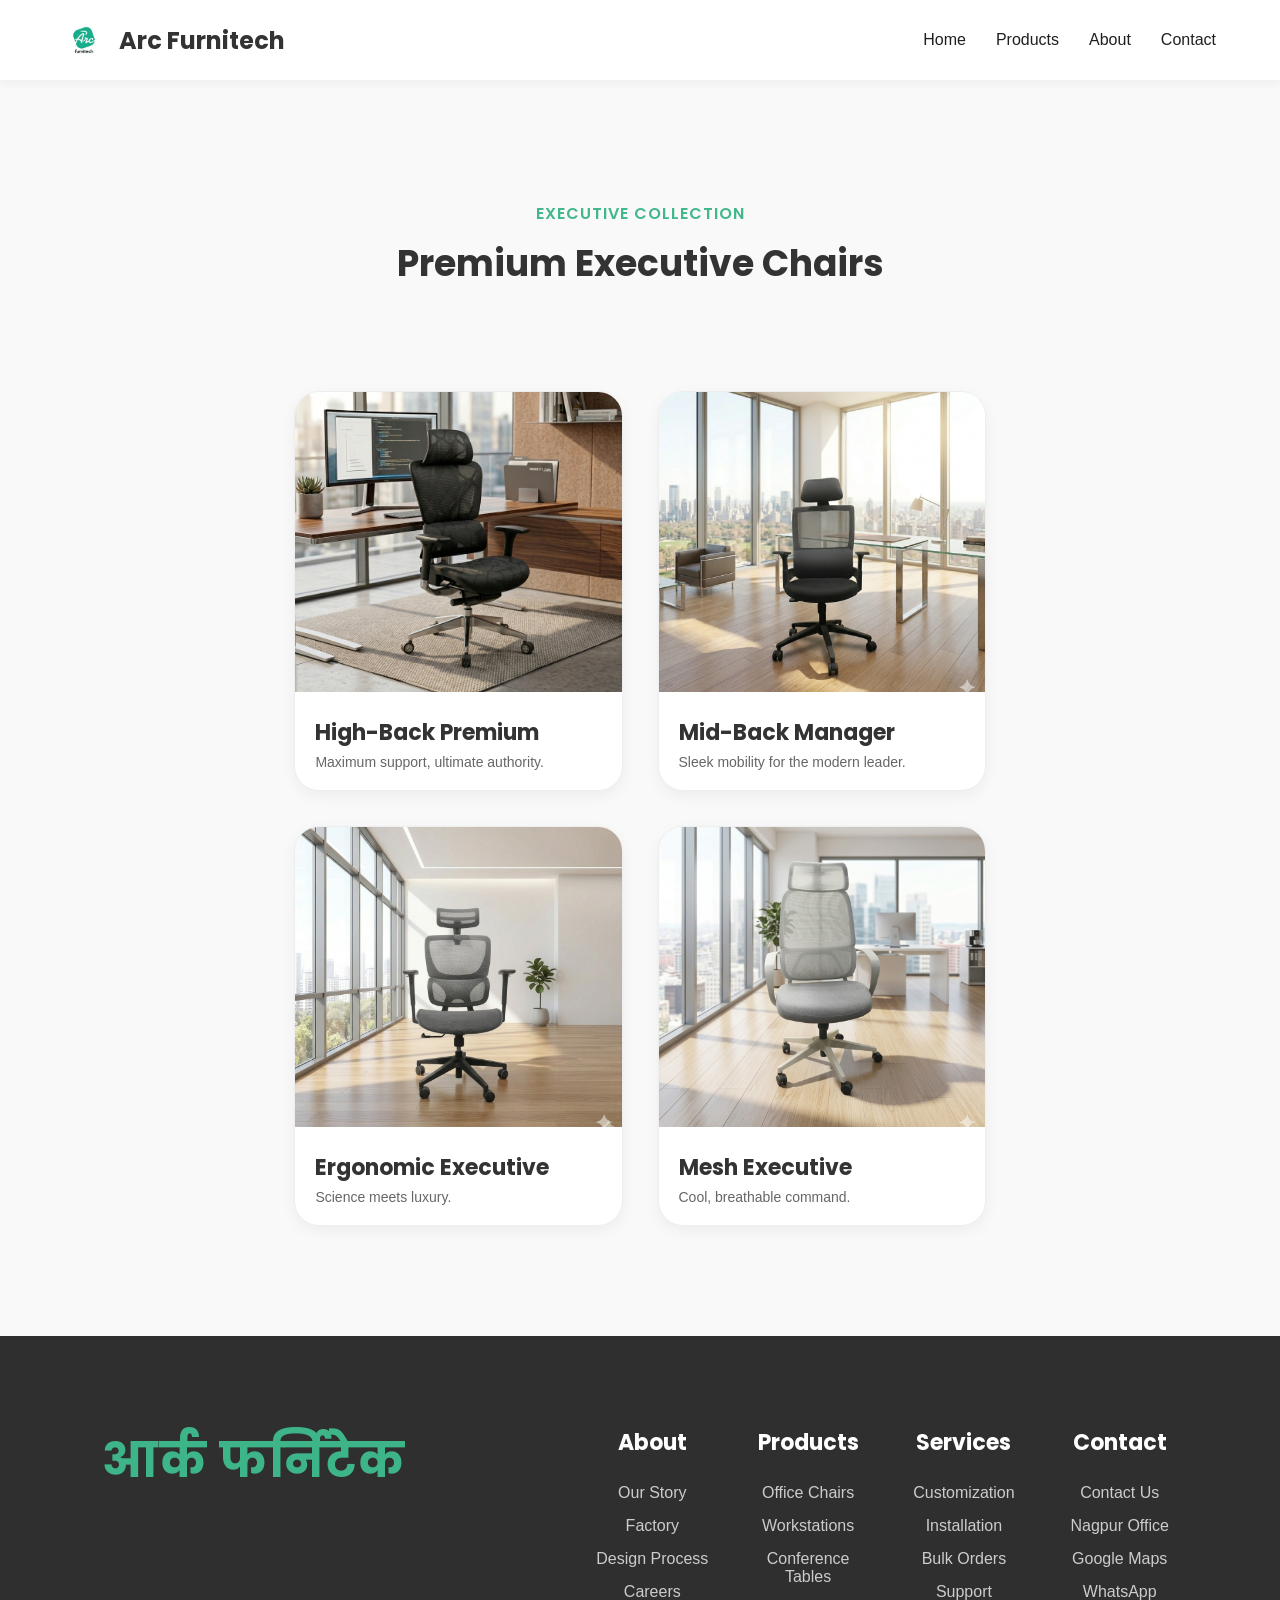
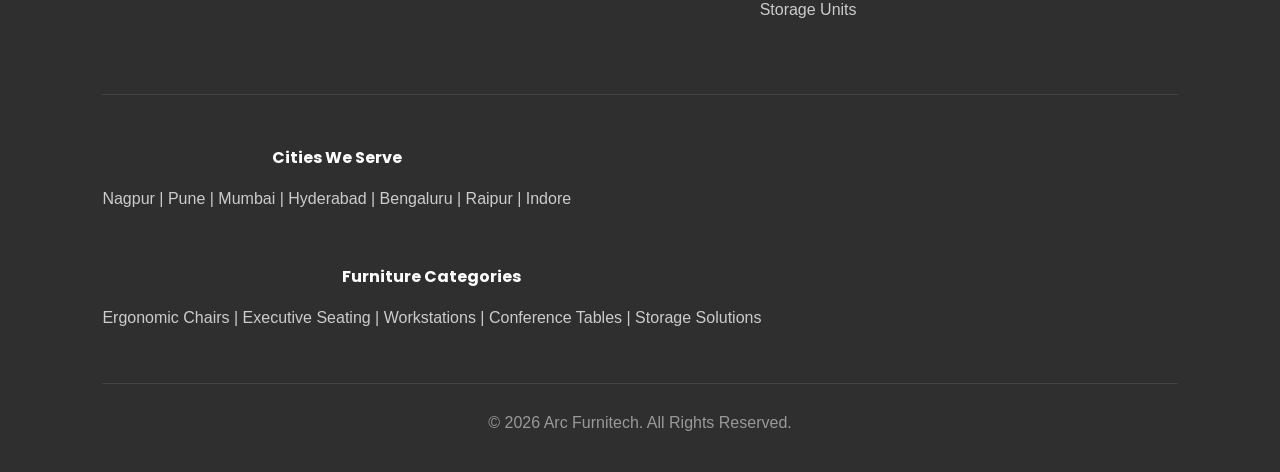
==== commit 51c02b34: "Updated chair pages and added new product images" ====
--- a/ExecutiveChair.html
+++ b/ExecutiveChair.html
@@ -3,97 +3,459 @@
 <head>
     <meta charset="UTF-8">
     <meta name="viewport" content="width=device-width, initial-scale=1.0">
-    <title>Executive Chairs | Arc Furnitech</title>
+    <title>Workstations | Arc Furnitech</title>
     <link rel="stylesheet" href="css/style.css">
     <link href="https://fonts.googleapis.com/css2?family=Poppins:wght@300;400;500;600;700&display=swap" rel="stylesheet">
     <link rel="stylesheet" href="https://cdnjs.cloudflare.com/ajax/libs/font-awesome/6.5.1/css/all.min.css">
+    <style>
+        /* --- GLOBAL RESETS --- */
+        * {
+            margin: 0;
+            padding: 0;
+            box-sizing: border-box;
+            font-family: 'Poppins', sans-serif;
+        }
+
+        body {
+            background-color: #f9f9f9;
+            color: #333;
+            overflow-x: hidden;
+        }
+
+        a { text-decoration: none; color: inherit; }
+        ul { list-style: none; }
+
+        /* --- NAVBAR STYLES --- */
+        .navbar {
+            display: flex;
+            justify-content: space-between;
+            align-items: center;
+            padding: 20px 5%;
+            background: white;
+            box-shadow: 0 2px 10px rgba(0,0,0,0.05);
+            position: sticky;
+            top: 0;
+            z-index: 1000;
+        }
+
+        .navbar .logo {
+            display: flex;
+            align-items: center;
+            gap: 15px;
+        }
+
+        .navbar .logo img {
+            height: 40px;
+            width: auto;
+        }
+
+        .navbar .logo h2 {
+            font-size: 24px;
+            color: #333;
+        }
+
+        .nav-links {
+            display: flex;
+            gap: 30px;
+        }
+
+        .nav-links a {
+            font-weight: 500;
+            transition: color 0.3s;
+        }
+
+        .nav-links a:hover {
+            color: #43b78c;
+        }
+
+        /* --- SECTION TITLES --- */
+        .section-title {
+            text-align: center;
+            padding: 120px 20px 40px;
+        }
+
+        .section-title p {
+            color: #43b78c;
+            font-weight: 600;
+            letter-spacing: 1px;
+            margin-bottom: 10px;
+        }
+
+        .section-title h2 {
+            font-size: 36px;
+            font-weight: 700;
+        }
+
+        /* --- GRID VIEW --- */
+         .exec-grid {
+            display: grid;
+            grid-template-columns: repeat(2, 1fr);
+            gap: 35px;
+            justify-content: center;
+            padding-bottom: 60px;
+            max-width: 70%;
+            margin: 0 auto;
+        }
+
+        .exec-card {
+            background: white;
+            border-radius: 25px;
+            overflow: hidden;
+            box-shadow: 0 5px 15px rgba(0,0,0,0.05);
+            transition: transform 0.3s ease, box-shadow 0.3s ease;
+            cursor: pointer;
+            border: 1px solid #eee;
+        }
+
+        .exec-card:hover {
+            transform: translateY(-5px);
+            box-shadow: 0 10px 25px rgba(0,0,0,0.1);
+        }
+
+        .exec-card img {
+            width: 100%;
+            height: 300px;
+            object-fit: cover;
+            background-color: #f0f0f0;
+        }
+
+        .exec-card h3 {
+            padding: 20px 20px 5px;
+            font-size: 22px;
+        }
+
+        .exec-card p {
+            padding: 0 20px 20px;
+            color: #666;
+            font-size: 14px;
+        }
+
+        /* --- PRODUCT DETAIL VIEW --- */
+        .product-detail {
+            display: none; /* Hidden by default */
+            padding: 40px 20px;
+            background: white;
+            min-height: 100vh;
+        }
+
+        .exec-detail-container {
+            display: grid;
+            grid-template-columns: 1fr 1fr;
+            gap: 60px;
+            align-items: start;
+            max-width: 1200px;
+            margin: auto;
+        }
+
+        /* Gallery */
+        .product-gallery {
+            width: 100%;
+        }
+
+        .main-display {
+            background: #eef7f3;
+            border-radius: 30px;
+            overflow: hidden;
+            height: 500px;
+            display: flex;
+            align-items: center;
+            justify-content: center;
+            border: 1px solid #e1e1e1;
+        }
+
+        .main-display img, 
+        .main-display video {
+            width: 100%;
+            height: 100%;
+            object-fit: contain;
+            display: block;
+        }
+
+        .thumbnail-gallery {
+            display: flex;
+            justify-content: center;
+            gap: 15px;
+            margin-top: 25px;
+            flex-wrap: wrap;
+        }
+
+        .thumb {
+            width: 80px;
+            height: 80px;
+            object-fit: cover;
+            border-radius: 12px;
+            cursor: pointer;
+            border: 2px solid transparent;
+            background: #fff;
+            box-shadow: 0 2px 5px rgba(0,0,0,0.1);
+            transition: all 0.2s;
+        }
+
+        .thumb:hover {
+            opacity: 0.8;
+        }
+
+        .thumb.active, 
+        .video-thumb.active {
+            border-color: #43b78c;
+            transform: scale(1.05);
+        }
+
+        .video-thumb {
+            width: 80px;
+            height: 80px;
+            border-radius: 12px;
+            background: #43b78c;
+            color: white;
+            display: flex;
+            justify-content: center;
+            align-items: center;
+            font-size: 24px;
+            cursor: pointer;
+            border: 2px solid transparent;
+            transition: all 0.2s;
+        }
+
+        /* Product Info */
+        .product-info h1 {
+            font-size: 48px;
+            line-height: 1.1;
+            margin-bottom: 15px;
+            color: #222;
+        }
+
+        .subtitle {
+            color: #43b78c;
+            font-size: 24px;
+            font-weight: 600;
+            margin-bottom: 25px;
+        }
+
+        .product-info > p {
+            line-height: 1.6;
+            color: #555;
+            margin-bottom: 30px;
+            font-size: 16px;
+        }
+
+        .enquire-btn {
+            display: inline-block;
+            padding: 15px 40px;
+            background: #43b78c;
+            color: white;
+            text-decoration: none;
+            border-radius: 50px;
+            font-weight: 600;
+            font-size: 18px;
+            transition: background 0.3s;
+        }
+
+        .enquire-btn:hover {
+            background: #369670;
+        }
+
+        .back-link {
+            max-width: 1200px;
+            margin: 0 auto 20px;
+            display: block;
+        }
+
+        .back-link a {
+            color: #43b78c;
+            font-weight: 600;
+            font-size: 16px;
+            display: inline-flex;
+            align-items: center;
+            gap: 8px;
+        }
+
+        .back-link a:hover {
+            text-decoration: underline;
+        }
+    </style>
 </head>
 <body>
 
     <!-- NAVBAR -->
     <nav class="navbar">
         <div class="logo">
+            <!-- Using a placeholder since local image won't load -->
             <img src="images/arclogo.webp" alt="Logo">
             <h2>Arc Furnitech</h2>
         </div>
         <ul class="nav-links">
             <li><a href="index.html">Home</a></li>
-            <li><a href="product.html">Products</a></li>
+            <li><a href="products.html">Products</a></li>
             <li><a href="about.html">About</a></li>
             <li><a href="contact.html">Contact</a></li>
         </ul>
     </nav>
 
-    <!-- EXECUTIVE CHAIR DYNAMIC CONTENT -->
-    <section class="executive-page-wrapper">
-        
-        <!-- VIEW 1: CATEGORIES GRID (Visible First) -->
-        <div id="executive-grid-view" class="exec-view" style="display: block;">
-            <div class="section-title" style="padding-top: 120px;">
-                <p>EXECUTIVE COLLECTION</p>
-                <h2>Premium Executive Chairs</h2>
-            </div>
-            <div class="exec-grid" id="chair-grid">
-                <!-- Populated by JavaScript -->
-            </div>
-        </div>
-
-                <!-- VIEW 2: DETAIL PAGE (Hidden Initially) -->
-        <div id="executive-detail-view" class="exec-view" style="display: none;">
-            <div class="exec-detail-container">
+    <!-- GRID VIEW SECTION -->
+    <section id="executive-grid-view">
+        <div class="section-title">
+            <p>EXECUTIVE COLLECTION</p>
+            <h2>Premium Executive Chairs</h2>
+        </div>
+
+        <div class="exec-grid">
+            <!-- CARD 1 -->
+            <div class="exec-card" data-target="high-back">
+                <img src="images/AdjustableChair4.png">
+                <h3>High-Back Premium</h3>
+                <p>Maximum support, ultimate authority.</p>
+            </div>
+
+            <!-- CARD 2 -->
+            <div class="exec-card" data-target="mid-back">
+                <img src="images/arc_align_pro2.jpeg">
+                <h3>Mid-Back Manager</h3>
+                <p>Sleek mobility for the modern leader.</p>
+            </div>
+
+            <!-- CARD 3 -->
+            <div class="exec-card" data-target="ergonomic">
+                <img src="images/arc_aura1.jpeg">
+                <h3>Ergonomic Executive</h3>
+                <p>Science meets luxury.</p>
+            </div>
+
+            <!-- CARD 4 -->
+            <div class="exec-card" data-target="mesh">
+                <img src="images/arc_vertex1.jpeg">
+                <h3>Mesh Executive</h3>
+                <p>Cool, breathable command.</p>
+            </div>
+        </div>
+    </section>
+
+    <!-- HIGH BACK DETAIL -->
+    <section id="high-back" class="product-detail">
+        <div class="back-link">
+            <a href="ExecutiveChair.html" class="btn-back">
+                <i class="fas fa-arrow-left"></i> Back to Collection
+            </a>
+        </div>
+
+        <div class="exec-detail-container">
+            <!-- Gallery -->
+            <div class="product-gallery">
+                <div class="main-display">
+                    <img src="images/AdjustableHead2.png">
+                </div>
+                <div class="thumbnail-gallery">
+                    <img src="images/AdjustableHead2.png" class="thumb active" onclick="changeImage(this)">
+                    <img src="images/AdjustableHead1.png" class="thumb" onclick="changeImage(this)">
+                    <img src="images/AdjustableHead3.png" class="thumb" onclick="changeImage(this)">
+                    <!-- Video Thumb -->
+                    <div class="video-thumb" onclick="playVideo(this)">
+                        <i class="fas fa-play"></i>
+                    </div>
+                </div>
+            </div>
+
+            <!-- Info -->
+            <div class="product-info">
+                <h1>High-Back Premium</h1>
+                <p class="subtitle">Maximum support, ultimate authority.</p>
+                <p>Designed for leaders who spend long hours at their desk. The High-Back Premium offers superior lumbar support, adjustable headrest, and genuine leather upholstery.</p>
                 
-                <!-- UPDATED IMAGE GALLERY AREA -->
-                <div class="exec-detail-image">
-                    <div class="exec-main-media" id="detail-main-media">
-                        <!-- Main Image or Video will be injected here by JavaScript -->
-                    </div>
-                    <div class="exec-thumbnails-row" id="detail-thumbnails">
-                        <!-- Thumbnails will be injected here by JavaScript -->
-                    </div>
-                </div>
-
-                <div class="exec-detail-info">
-                    <!-- Back Button -->
-                    <button class="btn-back" onclick="showExecView('grid')">
-                        <i class="fas fa-arrow-left"></i> Back to Collection
-                    </button>
-
-                    <h1 id="detail-name" class="exec-detail-name"></h1>
-                    <p id="detail-price" class="exec-detail-price"></p>
-                    
-                    <a href="contact.html" class="enquire-btn" style="display: block; text-align: center; margin-bottom: 30px;">Enquire Now</a>
-                    
-                    <!-- Interactive Description Button -->
-                    <button class="btn-description" onclick="toggleDescription()">
-                        <span>Read Full Description</span>
-                        <span id="desc-icon">+</span>
-                    </button>
-                    <div id="detail-description" class="description-content"></div>
-                </div>
-            </div>
-        </div>
-                <div class="exec-detail-info">
-                    <!-- Back Button -->
-                    <button class="btn-back" onclick="showExecView('grid')">
-                        <i class="fas fa-arrow-left"></i> Back to Collection
-                    </button>
-
-                    <h1 id="detail-name" class="exec-detail-name"></h1>
-                    <p id="detail-price" class="exec-detail-price"></p>
-                    
-                    <a href="contact.html" class="enquire-btn" style="display: block; text-align: center; margin-bottom: 30px;">Enquire Now</a>
-                    
-                    <!-- Interactive Description Button -->
-                    <button class="btn-description" onclick="toggleDescription()">
-                        <span>Read Full Description</span>
-                        <span id="desc-icon">+</span>
-                    </button>
-                    <div id="detail-description" class="description-content"></div>
-                </div>
-            </div>
-        </div>
-
+                <a href="contact.html" class="enquire-btn">Enquire Now</a>
+            </div>
+        </div>
     </section>
+
+    <!-- MID BACK DETAIL -->
+    <section id="mid-back" class="product-detail">
+        <div class="back-link">
+            <a href="ExecutiveChair.html" class="btn-back">
+                <i class="fas fa-arrow-left"></i> Back to Collection
+            </a>
+        </div>
+
+        <div class="exec-detail-container">
+            <div class="product-gallery">
+                <div class="main-display">
+                    <img src="images/arc_align_pro2.jpeg" alt="Mid Back">
+                </div>
+                <div class="thumbnail-gallery">
+                    <img src="images/arc_align_pro2.jpeg" class="thumb active" onclick="changeImage(this)">
+                    <img src="images/ExecutivePage/mid-back1.png" class="thumb" onclick="changeImage(this)">
+                    <div class="video-thumb" onclick="playVideo(this)"><i class="fas fa-play"></i></div>
+                </div>
+            </div>
+
+            <div class="product-info">
+                <h1>Mid-Back Manager</h1>
+                <p class="subtitle">Sleek mobility for the modern leader.</p>
+                <p>A perfect blend of style and function. Ideal for managers who need to move between meeting rooms and desks effortlessly.</p>
+                <a href="contact.html" class="enquire-btn">Enquire Now</a>
+            </div>
+        </div>
+    </section>
+
+    <!-- ERGONOMIC DETAIL -->
+    <section id="ergonomic" class="product-detail">
+        <div class="back-link">
+            <a href="ExecutiveChair.html" class="btn-back">
+                <i class="fas fa-arrow-left"></i> Back to Collection
+            </a>
+        </div>
+
+        <div class="exec-detail-container">
+            <div class="product-gallery">
+                <div class="main-display">
+                    <img src="images/ExecutivePage/ergo1.jpeg">
+                </div>
+                <div class="thumbnail-gallery">
+                    <img src="images/arc_aura1.jpeg" class="thumb active" onclick="changeImage(this)">
+                    <img src="images/ExecutivePage/ergo2.jpeg" class="thumb" onclick="changeImage(this)">
+                    <img src="images/HB-ErgonomicOfficeChair/ergo3.png" class="thumb" onclick="changeImage(this)">
+                    <div class="video-thumb" onclick="playVideo(this)"><i class="fas fa-play"></i></div>
+                </div>
+            </div>
+
+            <div class="product-info">
+                <h1>Ergonomic Executive</h1>
+                <p class="subtitle">Science meets luxury.</p>
+                <p>Clinically designed to reduce back pain and improve posture during long working hours.</p>
+                <a href="contact.html" class="enquire-btn">Enquire Now</a>
+            </div>
+        </div>
+    </section>
+
+    <!-- MESH DETAIL -->
+    <section id="mesh" class="product-detail">
+        <div class="back-link">
+            <a href="ExecutiveChair.html" class="btn-back">
+                <i class="fas fa-arrow-left"></i> Back to Collection
+            </a>
+        </div>
+
+        <div class="exec-detail-container">
+            <div class="product-gallery">
+                <div class="main-display">
+                    <img src="images/arc_vertex1.jpeg">
+                </div>
+                <div class="thumbnail-gallery">
+                    <img src="images/arc_vertex1.jpeg" class="thumb active" onclick="changeImage(this)">
+                    <img src="images/ExecutivePage/mesh1.png" class="thumb" onclick="changeImage(this)">
+                    <img src="images/ExecutivePage/mesh2.png" class="thumb" onclick="changeImage(this)">
+                    <div class="video-thumb" onclick="playVideo(this)"><i class="fas fa-play"></i></div>
+                </div>
+            </div>
+
+            <div class="product-info">
+                <h1>Mesh Executive</h1>
+                <p class="subtitle">Cool, breathable command.</p>
+                <p>Stay cool under pressure. The Mesh Executive combines executive styling with breathable comfort and ergonomic support.</p>
+                <a href="contact.html" class="enquire-btn">Enquire Now</a>
+            </div>
+        </div>
+    </section>
+
+    <div class="spacer" style="height: 50px;"></div>
+
 
     <!-- PREMIUM FOOTER -->
     <footer class="premium-footer">
@@ -129,7 +491,116 @@
         </div>
         <div class="footer-copy"><p>© 2026 Arc Furnitech. All Rights Reserved.</p></div>
     </footer>
-
+    <!-- JAVASCRIPT -->
+    <script>
+        document.addEventListener("DOMContentLoaded", () => {
+            
+            // 1. Grid to Detail Navigation Logic
+            const cards = document.querySelectorAll(".exec-card");
+            const detailSections = document.querySelectorAll(".product-detail");
+            const gridView = document.getElementById("executive-grid-view");
+
+            cards.forEach(card => {
+                card.addEventListener("click", () => {
+                    const targetId = card.dataset.target;
+                    
+                    // Hide Grid
+                    gridView.style.display = "none";
+
+                    // Hide all details first
+                    detailSections.forEach(section => {
+                        section.style.display = "none";
+                    });
+
+                    // Show target detail
+                    const targetSection = document.getElementById(targetId);
+                    if(targetSection) {
+                        targetSection.style.display = "block";
+                    }
+
+                    // Smooth scroll to top
+                    window.scrollTo({ top: 0, behavior: "smooth" });
+                });
+            });
+
+            // 2. Back Button Logic
+            document.querySelectorAll(".btn-back").forEach(btn => {
+                btn.addEventListener("click", (e) => {
+                    e.preventDefault(); 
+                    
+                    // Hide all details
+                    detailSections.forEach(section => {
+                        section.style.display = "none";
+                    });
+
+                    // Show grid
+                    gridView.style.display = "block";
+
+                    window.scrollTo({ top: 0, behavior: "smooth" });
+                });
+            });
+
+            // 3. Footer Language Slider Logic (Fixed to be inside DOMContentLoaded)
+            const brandTrack = document.getElementById("brandTrack");
+
+            if (brandTrack) {
+                let currentSlide = 0;
+                const totalSlides = 5;
+                const slideHeight = 70; // Match CSS height of span
+
+                setInterval(() => {
+                    currentSlide++;
+                    if (currentSlide >= totalSlides) {
+                        currentSlide = 0;
+                    }
+                    brandTrack.style.transform = `translateY(-${currentSlide * slideHeight}px)`;
+                }, 1000); // 1 second per slide
+            }
+        });
+
+        // 4. Image Gallery Logic
+        function changeImage(thumb) {
+            // Find the closest parent gallery container
+            const gallery = thumb.closest('.product-gallery');
+            
+            // Find the display area inside THIS gallery
+            const display = gallery.querySelector('.main-display');
+            
+            // Update image source
+            display.innerHTML = `<img src="${thumb.src}" alt="Product Detail" style="width:100%; height:100%; object-fit:contain;">`;
+
+            // Remove active class from all thumbs in THIS gallery
+            gallery.querySelectorAll('.thumb').forEach(t => t.classList.remove('active'));
+            
+            // Add active class to clicked thumb
+            thumb.classList.add('active');
+
+            // Reset video thumb styling if active
+            const videoThumb = gallery.querySelector('.video-thumb');
+            if(videoThumb) videoThumb.classList.remove('active');
+        }
+
+        // 5. Video Play Logic
+        function playVideo(btn) {
+            // Find the closest parent gallery container
+            const gallery = btn.closest('.product-gallery');
+            
+            // Find the display area inside THIS gallery
+            const display = gallery.querySelector('.main-display');
+
+            // Inject Video HTML
+            display.innerHTML = `
+                <video controls autoplay style="width:100%; height:100%; object-fit:contain;">
+                    <source src="videos/Executive_Ergonomic.mp4" type="video/mp4" />
+                    Your browser does not support the video tag.
+                </video>
+            `;
+
+            // Visual feedback
+            gallery.querySelectorAll('.thumb').forEach(t => t.classList.remove('active'));
+            btn.classList.add('active');
+        }
+    </script>
     <script src="js/script.js"></script>
 </body>
 </html>
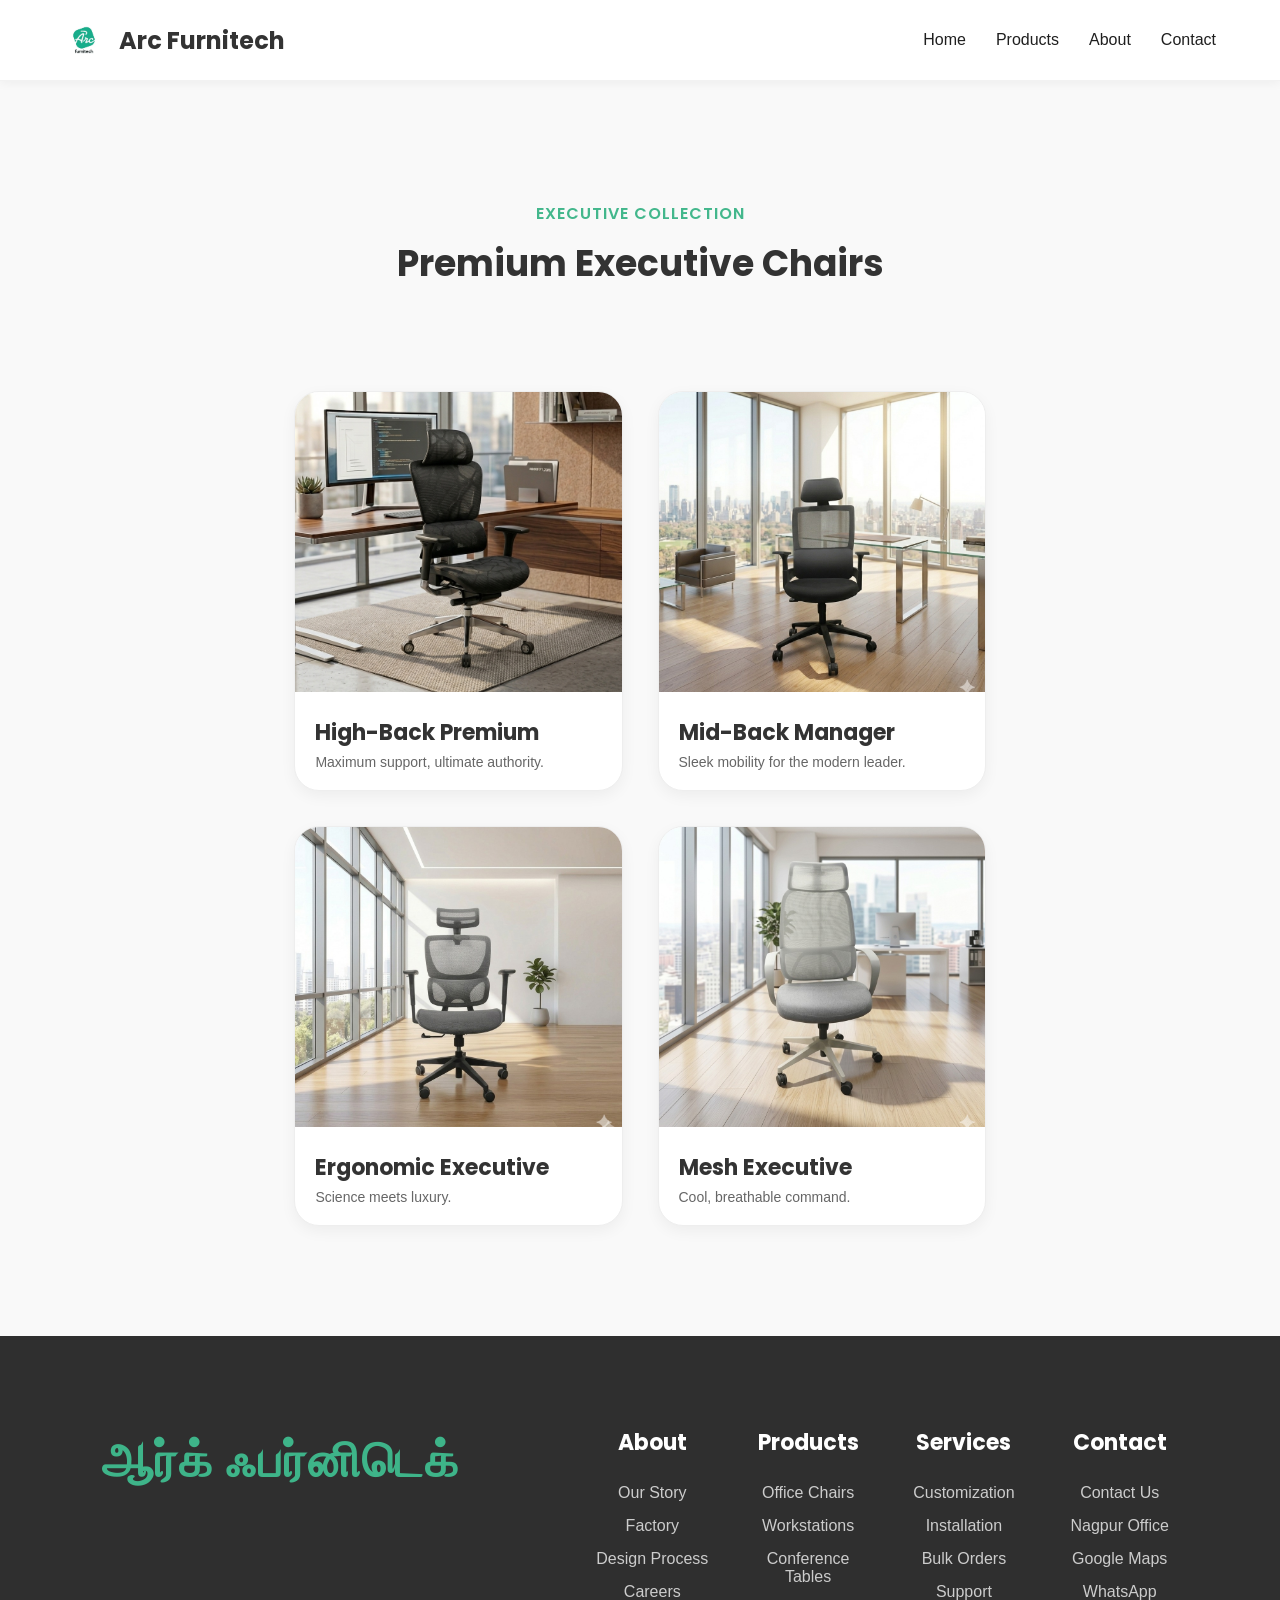
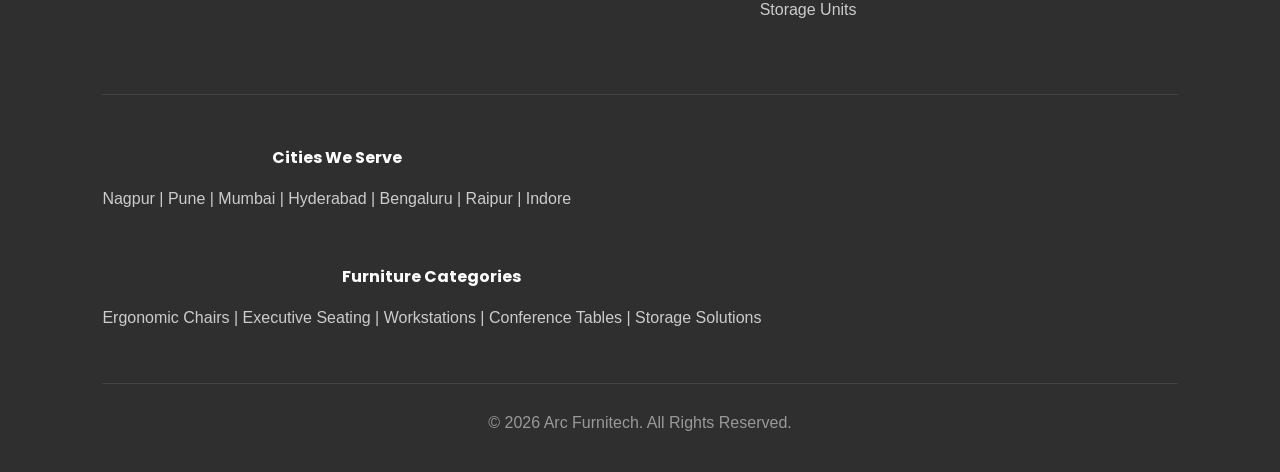
==== commit 63457f95: "Updated homepage design" ====
--- a/ExecutiveChair.html
+++ b/ExecutiveChair.html
@@ -238,15 +238,18 @@
             font-size: 16px;
         }
 
+        /* --- UPDATED STYLES --- */
         .enquire-btn {
-            display: inline-block;
-            padding: 15px 40px;
+            display: block; /* Changed to block for centering */
+            margin: 20px auto 0; /* Centers horizontally with top margin */
+            width: fit-content; /* Prevents it from stretching full width */
+            padding: 10px 25px; /* Smaller padding */
             background: #43b78c;
             color: white;
             text-decoration: none;
             border-radius: 50px;
             font-weight: 600;
-            font-size: 18px;
+            font-size: 14px; /* Smaller font size */
             transition: background 0.3s;
         }
 
@@ -255,8 +258,7 @@
         }
 
         .back-link {
-            max-width: 1200px;
-            margin: 0 auto 20px;
+            margin-bottom: 20px; /* Spacing for the link inside the info box */
             display: block;
         }
 
@@ -285,7 +287,7 @@
         </div>
         <ul class="nav-links">
             <li><a href="index.html">Home</a></li>
-            <li><a href="products.html">Products</a></li>
+            <li><a href="product.html">Products</a></li>
             <li><a href="about.html">About</a></li>
             <li><a href="contact.html">Contact</a></li>
         </ul>
@@ -331,12 +333,6 @@
 
     <!-- HIGH BACK DETAIL -->
     <section id="high-back" class="product-detail">
-        <div class="back-link">
-            <a href="ExecutiveChair.html" class="btn-back">
-                <i class="fas fa-arrow-left"></i> Back to Collection
-            </a>
-        </div>
-
         <div class="exec-detail-container">
             <!-- Gallery -->
             <div class="product-gallery">
@@ -347,8 +343,8 @@
                     <img src="images/AdjustableHead2.png" class="thumb active" onclick="changeImage(this)">
                     <img src="images/AdjustableHead1.png" class="thumb" onclick="changeImage(this)">
                     <img src="images/AdjustableHead3.png" class="thumb" onclick="changeImage(this)">
-                    <!-- Video Thumb -->
-                    <div class="video-thumb" onclick="playVideo(this)">
+                    <!-- Video Thumb with Data Attribute -->
+                    <div class="video-thumb" onclick="playVideo(this)" data-video="videos/high-back-video.mp4">
                         <i class="fas fa-play"></i>
                     </div>
                 </div>
@@ -356,9 +352,16 @@
 
             <!-- Info -->
             <div class="product-info">
+                <!-- Back to Collection Link Moved Here -->
+                <div class="back-link">
+                    <a href="ExecutiveChair.html" class="btn-back">
+                        <i class="fas fa-arrow-left"></i> Back to Collection
+                    </a>
+                </div>
+
                 <h1>High-Back Premium</h1>
                 <p class="subtitle">Maximum support, ultimate authority.</p>
-                <p>Designed for leaders who spend long hours at their desk. The High-Back Premium offers superior lumbar support, adjustable headrest, and genuine leather upholstery.</p>
+                <p>The High-Back Premium is the ultimate symbol of authority and comfort. Designed for leaders, its genuine leather upholstery and adjustable headrest provide superior lumbar and neck support. Perfect for long hours, it combines executive styling with ergonomic design, ensuring you remain productive and poised in any high-stakes environment.</p>
                 
                 <a href="contact.html" class="enquire-btn">Enquire Now</a>
             </div>
@@ -367,12 +370,6 @@
 
     <!-- MID BACK DETAIL -->
     <section id="mid-back" class="product-detail">
-        <div class="back-link">
-            <a href="ExecutiveChair.html" class="btn-back">
-                <i class="fas fa-arrow-left"></i> Back to Collection
-            </a>
-        </div>
-
         <div class="exec-detail-container">
             <div class="product-gallery">
                 <div class="main-display">
@@ -381,14 +378,22 @@
                 <div class="thumbnail-gallery">
                     <img src="images/arc_align_pro2.jpeg" class="thumb active" onclick="changeImage(this)">
                     <img src="images/ExecutivePage/mid-back1.png" class="thumb" onclick="changeImage(this)">
-                    <div class="video-thumb" onclick="playVideo(this)"><i class="fas fa-play"></i></div>
+                    <!-- Video Thumb with Data Attribute -->
+                    <div class="video-thumb" onclick="playVideo(this)" data-video="videos/mid-back-video.mp4"><i class="fas fa-play"></i></div>
                 </div>
             </div>
 
             <div class="product-info">
+                <!-- Back to Collection Link Moved Here -->
+                <div class="back-link">
+                    <a href="ExecutiveChair.html" class="btn-back">
+                        <i class="fas fa-arrow-left"></i> Back to Collection
+                    </a>
+                </div>
+
                 <h1>Mid-Back Manager</h1>
                 <p class="subtitle">Sleek mobility for the modern leader.</p>
-                <p>A perfect blend of style and function. Ideal for managers who need to move between meeting rooms and desks effortlessly.</p>
+                <p>A perfect blend of style and function, the Mid-Back Manager is ideal for the modern leader. It offers sleek mobility for effortless movement between desks and meeting rooms. With supportive cushioning and a professional silhouette, this chair delivers the comfort you need without sacrificing the elegant, commanding look you require.</p>
                 <a href="contact.html" class="enquire-btn">Enquire Now</a>
             </div>
         </div>
@@ -396,29 +401,31 @@
 
     <!-- ERGONOMIC DETAIL -->
     <section id="ergonomic" class="product-detail">
-        <div class="back-link">
-            <a href="ExecutiveChair.html" class="btn-back">
-                <i class="fas fa-arrow-left"></i> Back to Collection
-            </a>
-        </div>
-
         <div class="exec-detail-container">
             <div class="product-gallery">
                 <div class="main-display">
-                    <img src="images/ExecutivePage/ergo1.jpeg">
+                    <img src="images/arc_aura1.jpeg">
                 </div>
                 <div class="thumbnail-gallery">
                     <img src="images/arc_aura1.jpeg" class="thumb active" onclick="changeImage(this)">
                     <img src="images/ExecutivePage/ergo2.jpeg" class="thumb" onclick="changeImage(this)">
                     <img src="images/HB-ErgonomicOfficeChair/ergo3.png" class="thumb" onclick="changeImage(this)">
-                    <div class="video-thumb" onclick="playVideo(this)"><i class="fas fa-play"></i></div>
+                    <!-- Video Thumb with Data Attribute -->
+                    <div class="video-thumb" onclick="playVideo(this)" data-video="videos/ergonomic-video.mp4"><i class="fas fa-play"></i></div>
                 </div>
             </div>
 
             <div class="product-info">
+                <!-- Back to Collection Link Moved Here -->
+                <div class="back-link">
+                    <a href="ExecutiveChair.html" class="btn-back">
+                        <i class="fas fa-arrow-left"></i> Back to Collection
+                    </a>
+                </div>
+
                 <h1>Ergonomic Executive</h1>
                 <p class="subtitle">Science meets luxury.</p>
-                <p>Clinically designed to reduce back pain and improve posture during long working hours.</p>
+                <p>Where science meets luxury, the Ergonomic Executive is clinically designed to reduce back pain and improve posture. Its advanced ergonomic features promote healthy alignment during long working hours. This chair doesn't just look sophisticated; it actively supports your body, allowing you to focus on leading with absolute confidence and ease..</p>
                 <a href="contact.html" class="enquire-btn">Enquire Now</a>
             </div>
         </div>
@@ -426,12 +433,6 @@
 
     <!-- MESH DETAIL -->
     <section id="mesh" class="product-detail">
-        <div class="back-link">
-            <a href="ExecutiveChair.html" class="btn-back">
-                <i class="fas fa-arrow-left"></i> Back to Collection
-            </a>
-        </div>
-
         <div class="exec-detail-container">
             <div class="product-gallery">
                 <div class="main-display">
@@ -441,14 +442,22 @@
                     <img src="images/arc_vertex1.jpeg" class="thumb active" onclick="changeImage(this)">
                     <img src="images/ExecutivePage/mesh1.png" class="thumb" onclick="changeImage(this)">
                     <img src="images/ExecutivePage/mesh2.png" class="thumb" onclick="changeImage(this)">
-                    <div class="video-thumb" onclick="playVideo(this)"><i class="fas fa-play"></i></div>
+                    <!-- Video Thumb with Data Attribute -->
+                    <div class="video-thumb" onclick="playVideo(this)" data-video="videos/mesh-video.mp4"><i class="fas fa-play"></i></div>
                 </div>
             </div>
 
             <div class="product-info">
+                <!-- Back to Collection Link Moved Here -->
+                <div class="back-link">
+                    <a href="ExecutiveChair.html" class="btn-back">
+                        <i class="fas fa-arrow-left"></i> Back to Collection
+                    </a>
+                </div>
+
                 <h1>Mesh Executive</h1>
                 <p class="subtitle">Cool, breathable command.</p>
-                <p>Stay cool under pressure. The Mesh Executive combines executive styling with breathable comfort and ergonomic support.</p>
+                <p>Stay cool under pressure with the Mesh Executive. This chair combines executive styling with breathable comfort, offering superior airflow to keep you fresh all day. Its ergonomic mesh design provides essential support, making it the perfect choice for leaders who need to maintain a professional look and feel comfortable at the same time.</p>
                 <a href="contact.html" class="enquire-btn">Enquire Now</a>
             </div>
         </div>
@@ -580,7 +589,7 @@
             if(videoThumb) videoThumb.classList.remove('active');
         }
 
-        // 5. Video Play Logic
+        // 5. Video Play Logic (Updated to support different videos)
         function playVideo(btn) {
             // Find the closest parent gallery container
             const gallery = btn.closest('.product-gallery');
@@ -588,10 +597,13 @@
             // Find the display area inside THIS gallery
             const display = gallery.querySelector('.main-display');
 
+            // Get the video source from the data-video attribute
+            const videoSrc = btn.dataset.video;
+
             // Inject Video HTML
             display.innerHTML = `
                 <video controls autoplay style="width:100%; height:100%; object-fit:contain;">
-                    <source src="videos/Executive_Ergonomic.mp4" type="video/mp4" />
+                    <source src="${videoSrc}" type="video/mp4" />
                     Your browser does not support the video tag.
                 </video>
             `;
